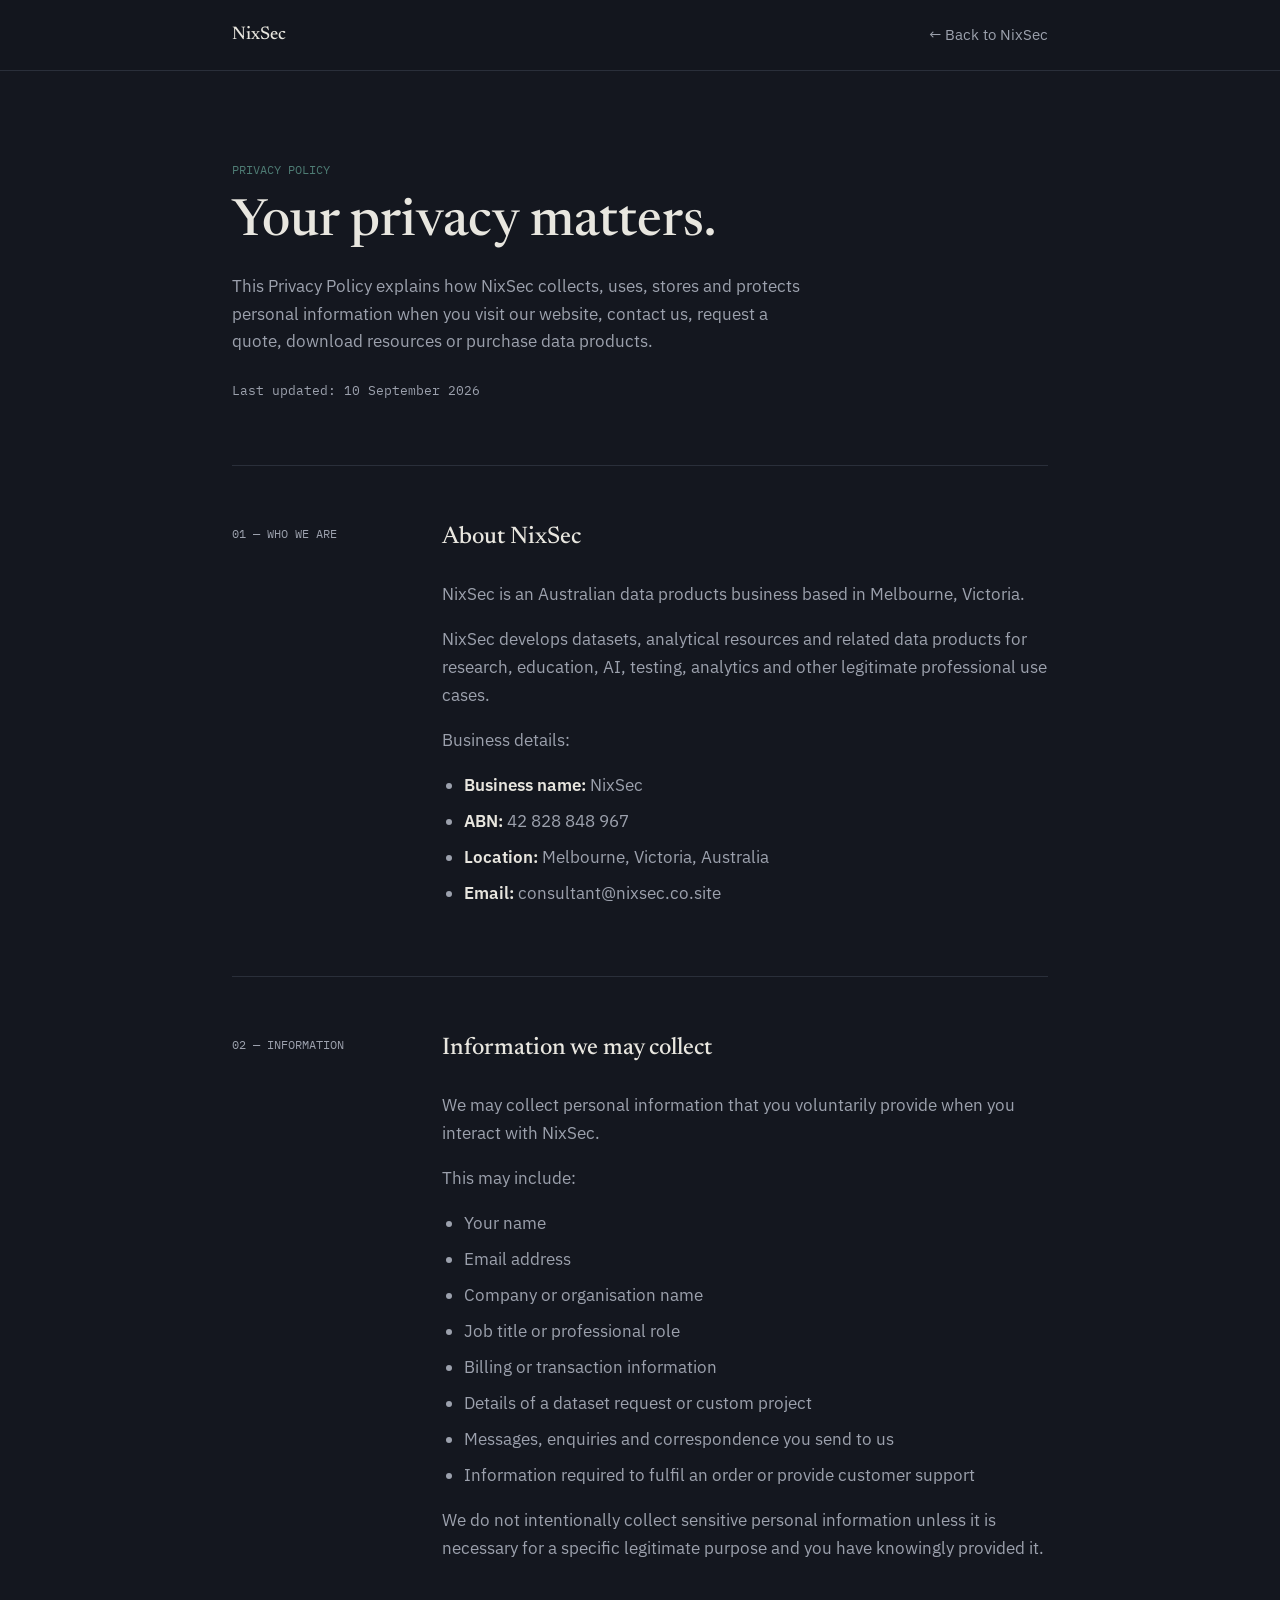
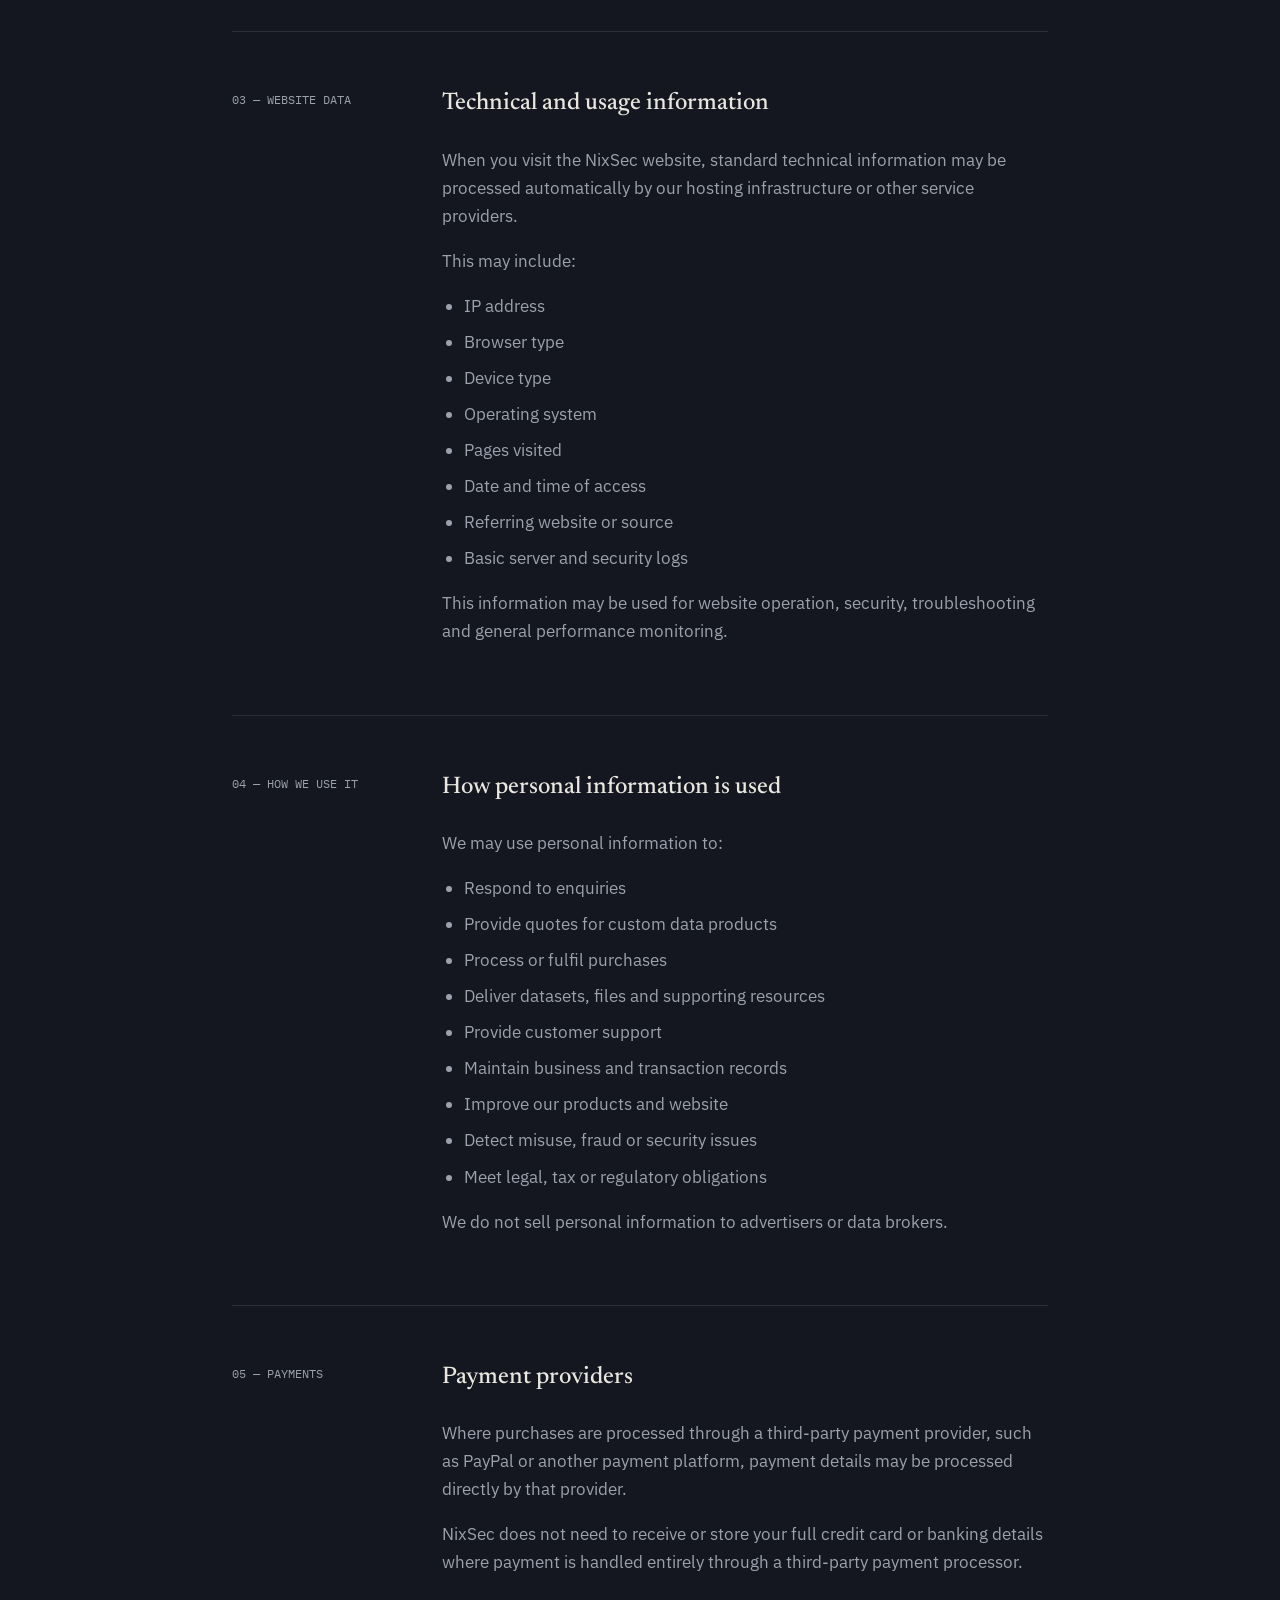
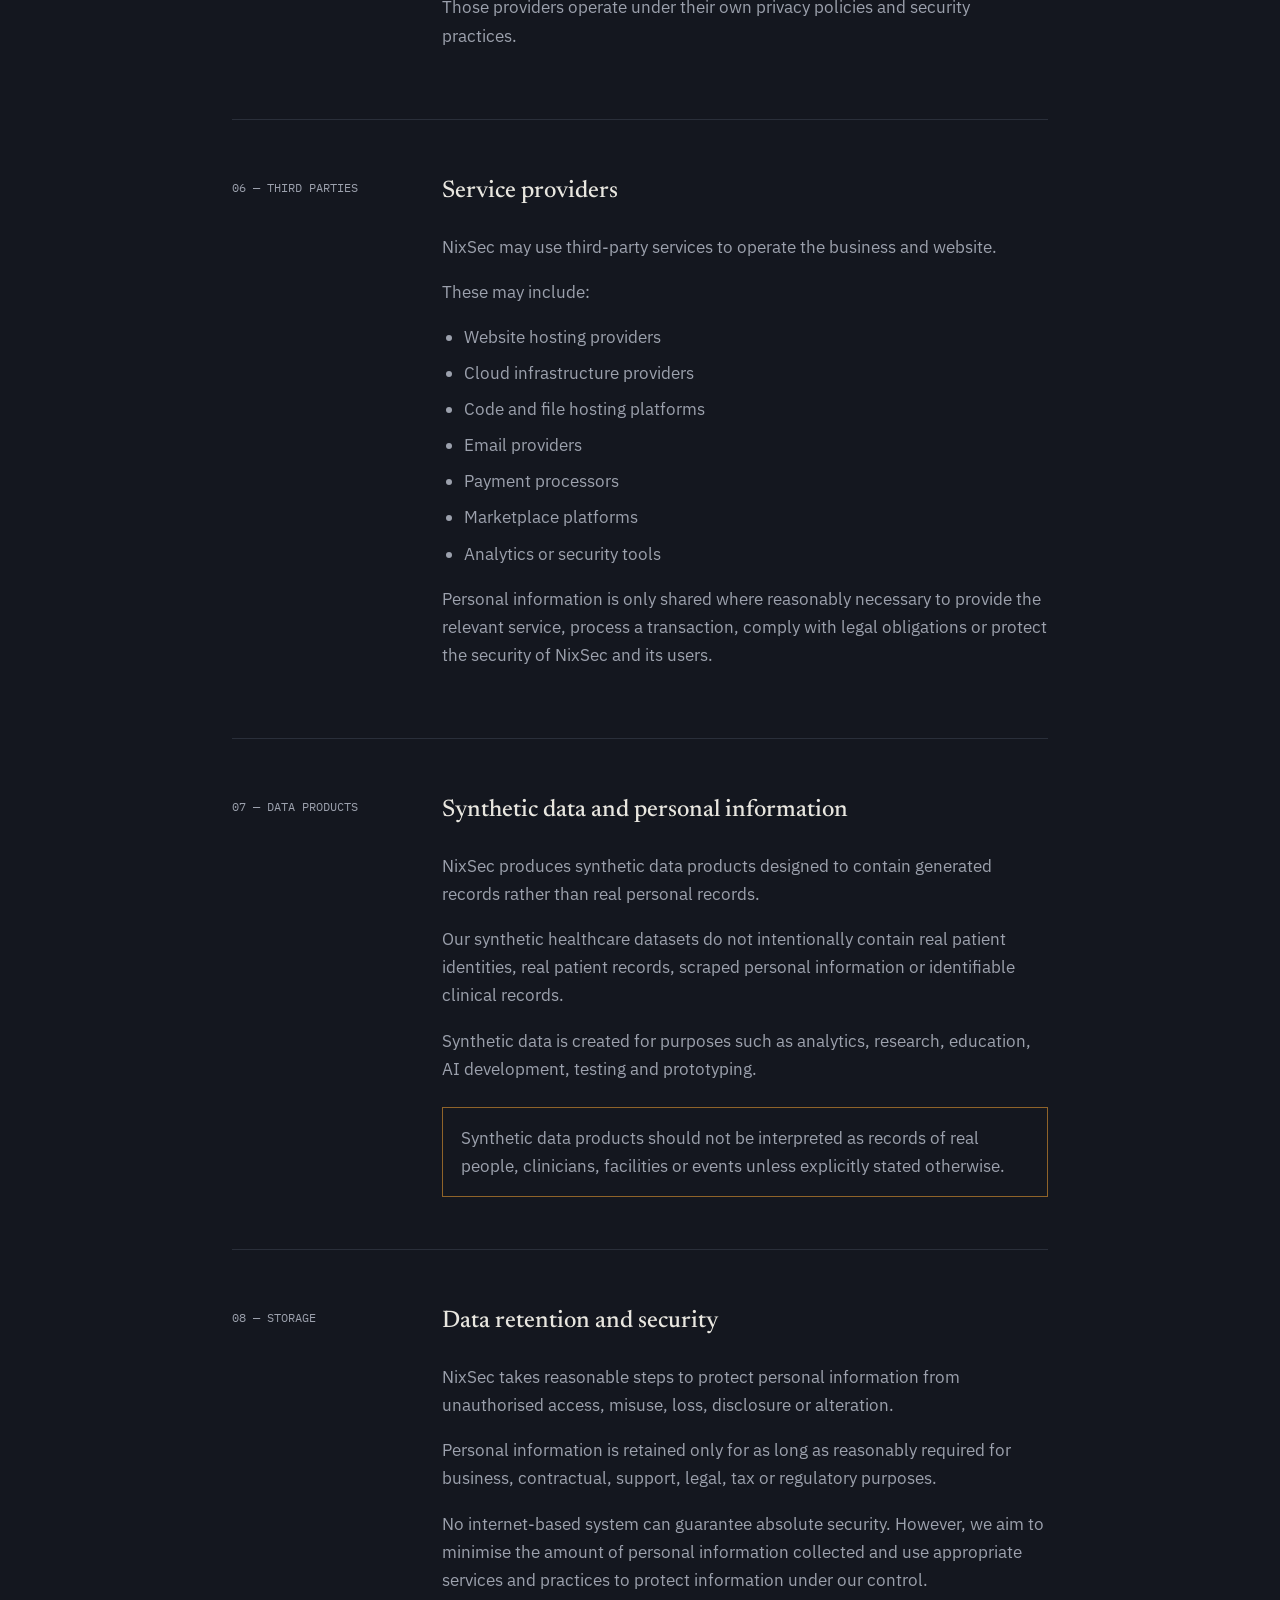
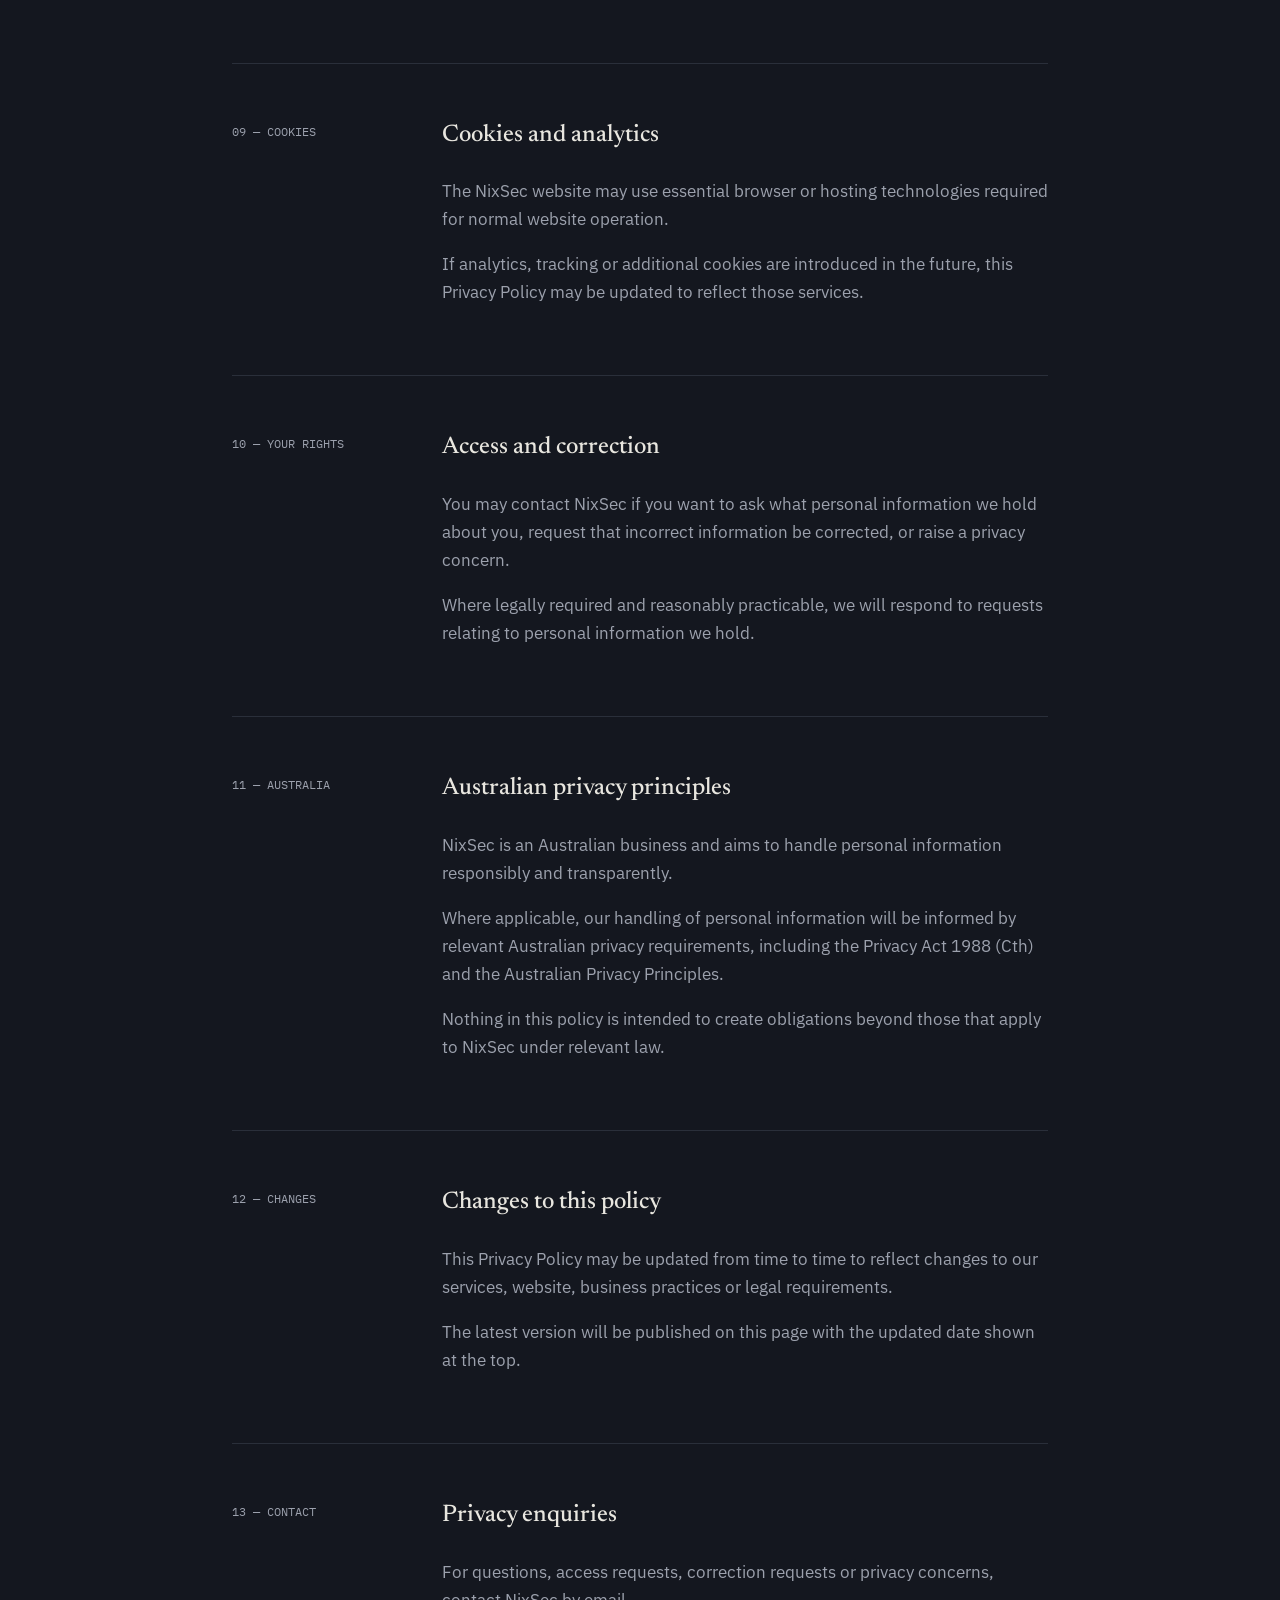
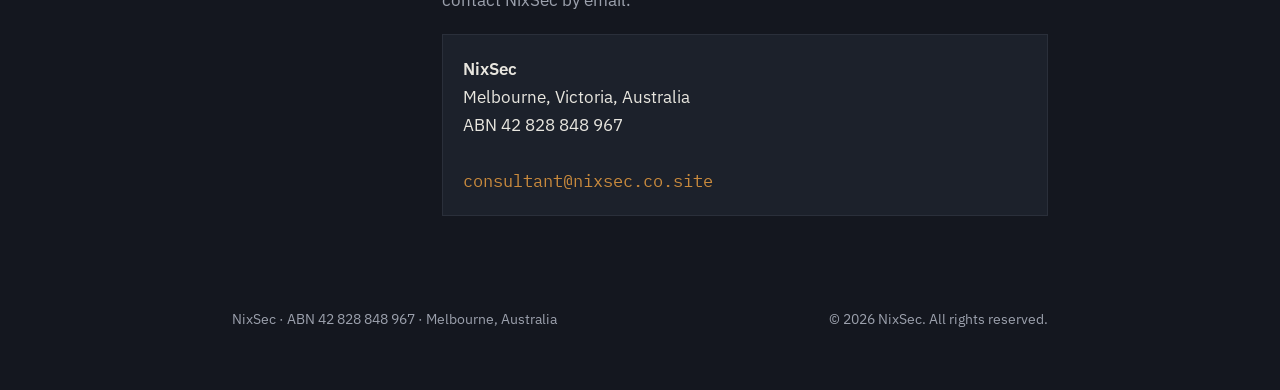
==== privacy.html @ c89a873b "Rename Privacy.html to privacy.html" ====
<!DOCTYPE html>
<html lang="en">
<head>
<meta charset="UTF-8">
<meta name="viewport" content="width=device-width, initial-scale=1.0">

<title>Privacy Policy — NixSec</title>

<link rel="preconnect" href="https://fonts.googleapis.com">
<link rel="preconnect" href="https://fonts.gstatic.com" crossorigin>

<link href="https://fonts.googleapis.com/css2?family=Newsreader:ital,opsz,wght@0,6..72,400;0,6..72,500;0,6..72,600;1,6..72,400&family=IBM+Plex+Sans:wght@400;500;600&family=IBM+Plex+Mono:wght@400;500&display=swap" rel="stylesheet">

<style>

:root {
  --bg: #14171F;
  --panel: #1C212B;
  --text: #E8E6DF;
  --text-dim: #9CA1AD;
  --rule: #2A2F3A;
  --accent: #C98A3D;
  --accent-dim: #8f6329;
  --teal: #4E7C74;

  --serif: 'Newsreader', serif;
  --sans: 'IBM Plex Sans', sans-serif;
  --mono: 'IBM Plex Mono', monospace;
}

* {
  box-sizing: border-box;
}

html {
  scroll-behavior: smooth;
}

body {
  margin: 0;
  background: var(--bg);
  color: var(--text);
  font-family: var(--sans);
  font-size: 17px;
  line-height: 1.65;
  -webkit-font-smoothing: antialiased;
}

a {
  color: var(--accent);
  text-decoration: none;
}

a:hover,
a:focus-visible {
  text-decoration: underline;
}

a:focus-visible {
  outline: 2px solid var(--accent);
  outline-offset: 3px;
}

.wrap {
  max-width: 880px;
  margin: 0 auto;
  padding: 0 32px;
}

/* NAV */

header.site-nav {
  border-bottom: 1px solid var(--rule);
  position: sticky;
  top: 0;
  background: rgba(20, 23, 31, 0.92);
  backdrop-filter: blur(6px);
  z-index: 10;
}

.nav-inner {
  max-width: 880px;
  margin: 0 auto;
  padding: 20px 32px;
  display: flex;
  justify-content: space-between;
  align-items: center;
  gap: 20px;
}

.brand {
  font-family: var(--serif);
  font-size: 1.15rem;
  font-weight: 500;
  color: var(--text);
}

.back-link {
  font-size: 0.92rem;
  color: var(--text-dim);
}

.back-link:hover {
  color: var(--text);
}

/* HERO */

.hero {
  padding: 88px 0 64px;
  border-bottom: 1px solid var(--rule);
}

.kicker {
  font-family: var(--mono);
  font-size: 0.78rem;
  color: var(--teal);
  margin-bottom: 14px;
}

.hero h1 {
  font-family: var(--serif);
  font-size: clamp(2.2rem, 5vw, 3.2rem);
  font-weight: 500;
  line-height: 1.15;
  margin: 0 0 20px;
}

.hero p {
  max-width: 58ch;
  margin: 0;
  color: var(--text-dim);
  font-size: 1.05rem;
}

/* POLICY SECTIONS */

section {
  padding: 52px 0;
  border-bottom: 1px solid var(--rule);
}

section:last-of-type {
  border-bottom: none;
}

.section-head {
  display: grid;
  grid-template-columns: 180px 1fr;
  gap: 30px;
  margin-bottom: 22px;
}

.section-number {
  font-family: var(--mono);
  font-size: 0.78rem;
  color: var(--text-dim);
  padding-top: 5px;
}

section h2 {
  font-family: var(--serif);
  font-size: 1.5rem;
  font-weight: 500;
  margin: 0;
}

.section-body {
  max-width: 64ch;
  margin-left: 210px;
}

.section-body p,
.section-body li {
  color: var(--text-dim);
}

.section-body strong {
  color: var(--text);
  font-weight: 600;
}

.section-body ul {
  padding-left: 22px;
}

.section-body li + li {
  margin-top: 8px;
}

.notice {
  margin-top: 24px;
  padding: 16px 18px;
  border: 1px solid var(--accent-dim);
  color: var(--text-dim);
}

.contact-box {
  margin-top: 20px;
  padding: 20px;
  border: 1px solid var(--rule);
  background: var(--panel);
}

.contact-box a {
  font-family: var(--mono);
}

.updated {
  font-family: var(--mono);
  font-size: 0.8rem;
  color: var(--text-dim);
  margin-top: 24px;
}

/* FOOTER */

footer {
  padding: 40px 0 60px;
  font-size: 0.85rem;
  color: var(--text-dim);
}

.foot-inner {
  display: flex;
  justify-content: space-between;
  flex-wrap: wrap;
  gap: 10px;
}

/* MOBILE */

@media (max-width: 620px) {

  .wrap {
    padding: 0 22px;
  }

  .nav-inner {
    padding: 18px 22px;
  }

  .hero {
    padding: 64px 0 48px;
  }

  .section-head {
    grid-template-columns: 1fr;
    gap: 6px;
  }

  .section-body {
    margin-left: 0;
  }

}

</style>
</head>

<body>

<header class="site-nav">
  <div class="nav-inner">

    <div class="brand">NixSec</div>

    <a class="back-link" href="/">
      ← Back to NixSec
    </a>

  </div>
</header>


<main class="wrap">

<section class="hero">

  <div class="kicker">PRIVACY POLICY</div>

  <h1>Your privacy matters.</h1>

  <p>
    This Privacy Policy explains how NixSec collects, uses, stores and protects
    personal information when you visit our website, contact us, request a quote,
    download resources or purchase data products.
  </p>

  <div class="updated">
    Last updated: 10 September 2026
  </div>

</section>


<section>

  <div class="section-head">

    <div class="section-number">
      01 — WHO WE ARE
    </div>

    <h2>
      About NixSec
    </h2>

  </div>

  <div class="section-body">

    <p>
      NixSec is an Australian data products business based in Melbourne,
      Victoria.
    </p>

    <p>
      NixSec develops datasets, analytical resources and related data products
      for research, education, AI, testing, analytics and other legitimate
      professional use cases.
    </p>

    <p>
      Business details:
    </p>

    <ul>
      <li><strong>Business name:</strong> NixSec</li>
      <li><strong>ABN:</strong> 42 828 848 967</li>
      <li><strong>Location:</strong> Melbourne, Victoria, Australia</li>
      <li><strong>Email:</strong> consultant@nixsec.co.site</li>
    </ul>

  </div>

</section>


<section>

  <div class="section-head">

    <div class="section-number">
      02 — INFORMATION
    </div>

    <h2>
      Information we may collect
    </h2>

  </div>

  <div class="section-body">

    <p>
      We may collect personal information that you voluntarily provide when you
      interact with NixSec.
    </p>

    <p>
      This may include:
    </p>

    <ul>
      <li>Your name</li>
      <li>Email address</li>
      <li>Company or organisation name</li>
      <li>Job title or professional role</li>
      <li>Billing or transaction information</li>
      <li>Details of a dataset request or custom project</li>
      <li>Messages, enquiries and correspondence you send to us</li>
      <li>Information required to fulfil an order or provide customer support</li>
    </ul>

    <p>
      We do not intentionally collect sensitive personal information unless it
      is necessary for a specific legitimate purpose and you have knowingly
      provided it.
    </p>

  </div>

</section>


<section>

  <div class="section-head">

    <div class="section-number">
      03 — WEBSITE DATA
    </div>

    <h2>
      Technical and usage information
    </h2>

  </div>

  <div class="section-body">

    <p>
      When you visit the NixSec website, standard technical information may be
      processed automatically by our hosting infrastructure or other service
      providers.
    </p>

    <p>
      This may include:
    </p>

    <ul>
      <li>IP address</li>
      <li>Browser type</li>
      <li>Device type</li>
      <li>Operating system</li>
      <li>Pages visited</li>
      <li>Date and time of access</li>
      <li>Referring website or source</li>
      <li>Basic server and security logs</li>
    </ul>

    <p>
      This information may be used for website operation, security,
      troubleshooting and general performance monitoring.
    </p>

  </div>

</section>


<section>

  <div class="section-head">

    <div class="section-number">
      04 — HOW WE USE IT
    </div>

    <h2>
      How personal information is used
    </h2>

  </div>

  <div class="section-body">

    <p>
      We may use personal information to:
    </p>

    <ul>
      <li>Respond to enquiries</li>
      <li>Provide quotes for custom data products</li>
      <li>Process or fulfil purchases</li>
      <li>Deliver datasets, files and supporting resources</li>
      <li>Provide customer support</li>
      <li>Maintain business and transaction records</li>
      <li>Improve our products and website</li>
      <li>Detect misuse, fraud or security issues</li>
      <li>Meet legal, tax or regulatory obligations</li>
    </ul>

    <p>
      We do not sell personal information to advertisers or data brokers.
    </p>

  </div>

</section>


<section>

  <div class="section-head">

    <div class="section-number">
      05 — PAYMENTS
    </div>

    <h2>
      Payment providers
    </h2>

  </div>

  <div class="section-body">

    <p>
      Where purchases are processed through a third-party payment provider,
      such as PayPal or another payment platform, payment details may be
      processed directly by that provider.
    </p>

    <p>
      NixSec does not need to receive or store your full credit card or banking
      details where payment is handled entirely through a third-party payment
      processor.
    </p>

    <p>
      Those providers operate under their own privacy policies and security
      practices.
    </p>

  </div>

</section>


<section>

  <div class="section-head">

    <div class="section-number">
      06 — THIRD PARTIES
    </div>

    <h2>
      Service providers
    </h2>

  </div>

  <div class="section-body">

    <p>
      NixSec may use third-party services to operate the business and website.
    </p>

    <p>
      These may include:
    </p>

    <ul>
      <li>Website hosting providers</li>
      <li>Cloud infrastructure providers</li>
      <li>Code and file hosting platforms</li>
      <li>Email providers</li>
      <li>Payment processors</li>
      <li>Marketplace platforms</li>
      <li>Analytics or security tools</li>
    </ul>

    <p>
      Personal information is only shared where reasonably necessary to provide
      the relevant service, process a transaction, comply with legal
      obligations or protect the security of NixSec and its users.
    </p>

  </div>

</section>


<section>

  <div class="section-head">

    <div class="section-number">
      07 — DATA PRODUCTS
    </div>

    <h2>
      Synthetic data and personal information
    </h2>

  </div>

  <div class="section-body">

    <p>
      NixSec produces synthetic data products designed to contain generated
      records rather than real personal records.
    </p>

    <p>
      Our synthetic healthcare datasets do not intentionally contain real
      patient identities, real patient records, scraped personal information or
      identifiable clinical records.
    </p>

    <p>
      Synthetic data is created for purposes such as analytics, research,
      education, AI development, testing and prototyping.
    </p>

    <div class="notice">
      Synthetic data products should not be interpreted as records of real
      people, clinicians, facilities or events unless explicitly stated
      otherwise.
    </div>

  </div>

</section>


<section>

  <div class="section-head">

    <div class="section-number">
      08 — STORAGE
    </div>

    <h2>
      Data retention and security
    </h2>

  </div>

  <div class="section-body">

    <p>
      NixSec takes reasonable steps to protect personal information from
      unauthorised access, misuse, loss, disclosure or alteration.
    </p>

    <p>
      Personal information is retained only for as long as reasonably required
      for business, contractual, support, legal, tax or regulatory purposes.
    </p>

    <p>
      No internet-based system can guarantee absolute security. However, we aim
      to minimise the amount of personal information collected and use
      appropriate services and practices to protect information under our
      control.
    </p>

  </div>

</section>


<section>

  <div class="section-head">

    <div class="section-number">
      09 — COOKIES
    </div>

    <h2>
      Cookies and analytics
    </h2>

  </div>

  <div class="section-body">

    <p>
      The NixSec website may use essential browser or hosting technologies
      required for normal website operation.
    </p>

    <p>
      If analytics, tracking or additional cookies are introduced in the
      future, this Privacy Policy may be updated to reflect those services.
    </p>

  </div>

</section>


<section>

  <div class="section-head">

    <div class="section-number">
      10 — YOUR RIGHTS
    </div>

    <h2>
      Access and correction
    </h2>

  </div>

  <div class="section-body">

    <p>
      You may contact NixSec if you want to ask what personal information we
      hold about you, request that incorrect information be corrected, or raise
      a privacy concern.
    </p>

    <p>
      Where legally required and reasonably practicable, we will respond to
      requests relating to personal information we hold.
    </p>

  </div>

</section>


<section>

  <div class="section-head">

    <div class="section-number">
      11 — AUSTRALIA
    </div>

    <h2>
      Australian privacy principles
    </h2>

  </div>

  <div class="section-body">

    <p>
      NixSec is an Australian business and aims to handle personal information
      responsibly and transparently.
    </p>

    <p>
      Where applicable, our handling of personal information will be informed
      by relevant Australian privacy requirements, including the Privacy Act
      1988 (Cth) and the Australian Privacy Principles.
    </p>

    <p>
      Nothing in this policy is intended to create obligations beyond those
      that apply to NixSec under relevant law.
    </p>

  </div>

</section>


<section>

  <div class="section-head">

    <div class="section-number">
      12 — CHANGES
    </div>

    <h2>
      Changes to this policy
    </h2>

  </div>

  <div class="section-body">

    <p>
      This Privacy Policy may be updated from time to time to reflect changes
      to our services, website, business practices or legal requirements.
    </p>

    <p>
      The latest version will be published on this page with the updated date
      shown at the top.
    </p>

  </div>

</section>


<section>

  <div class="section-head">

    <div class="section-number">
      13 — CONTACT
    </div>

    <h2>
      Privacy enquiries
    </h2>

  </div>

  <div class="section-body">

    <p>
      For questions, access requests, correction requests or privacy concerns,
      contact NixSec by email.
    </p>

    <div class="contact-box">

      <strong>NixSec</strong><br>

      Melbourne, Victoria, Australia<br>

      ABN 42 828 848 967<br><br>

      <a href="mailto:consultant@nixsec.co.site">
        consultant@nixsec.co.site
      </a>

    </div>

  </div>

</section>

</main>


<footer>

  <div class="wrap foot-inner">

    <span>
      NixSec · ABN 42 828 848 967 · Melbourne, Australia
    </span>

    <span>
      © 2026 NixSec. All rights reserved.
    </span>

  </div>

</footer>

</body>
        </html>
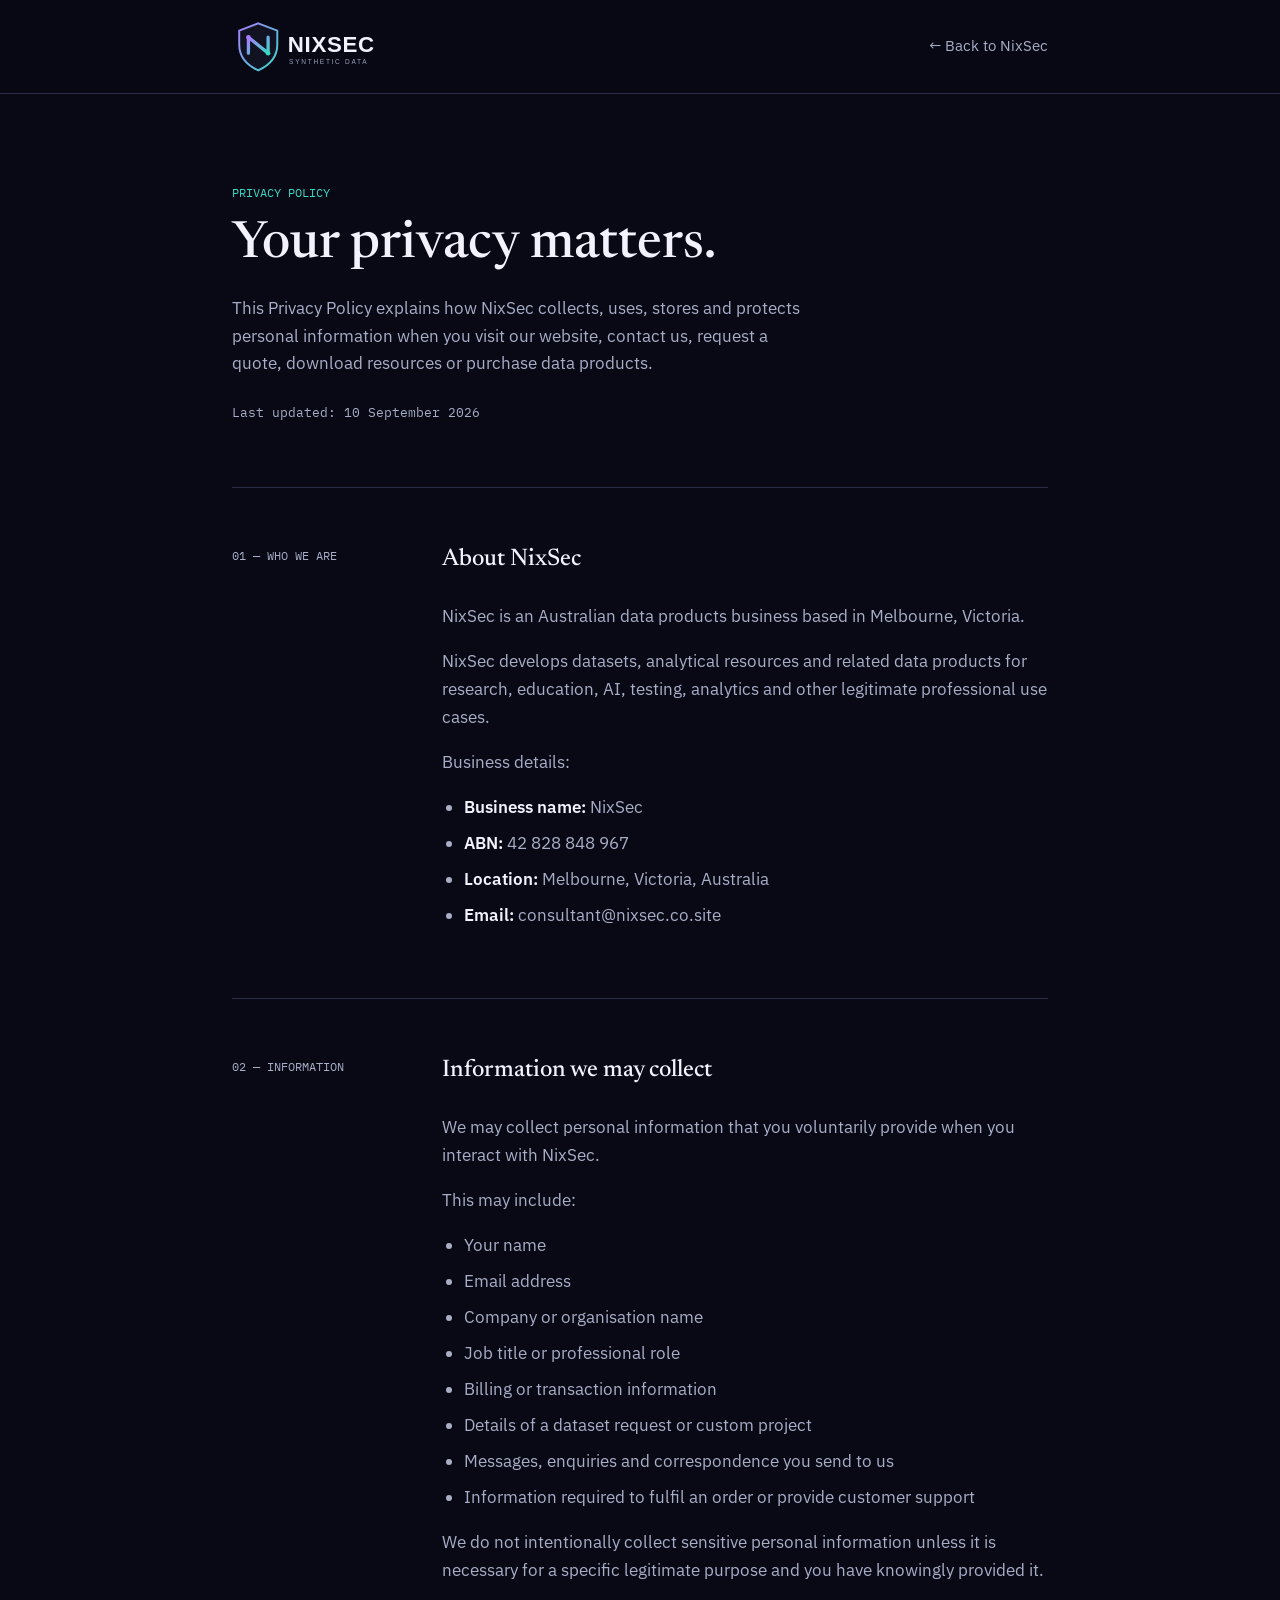
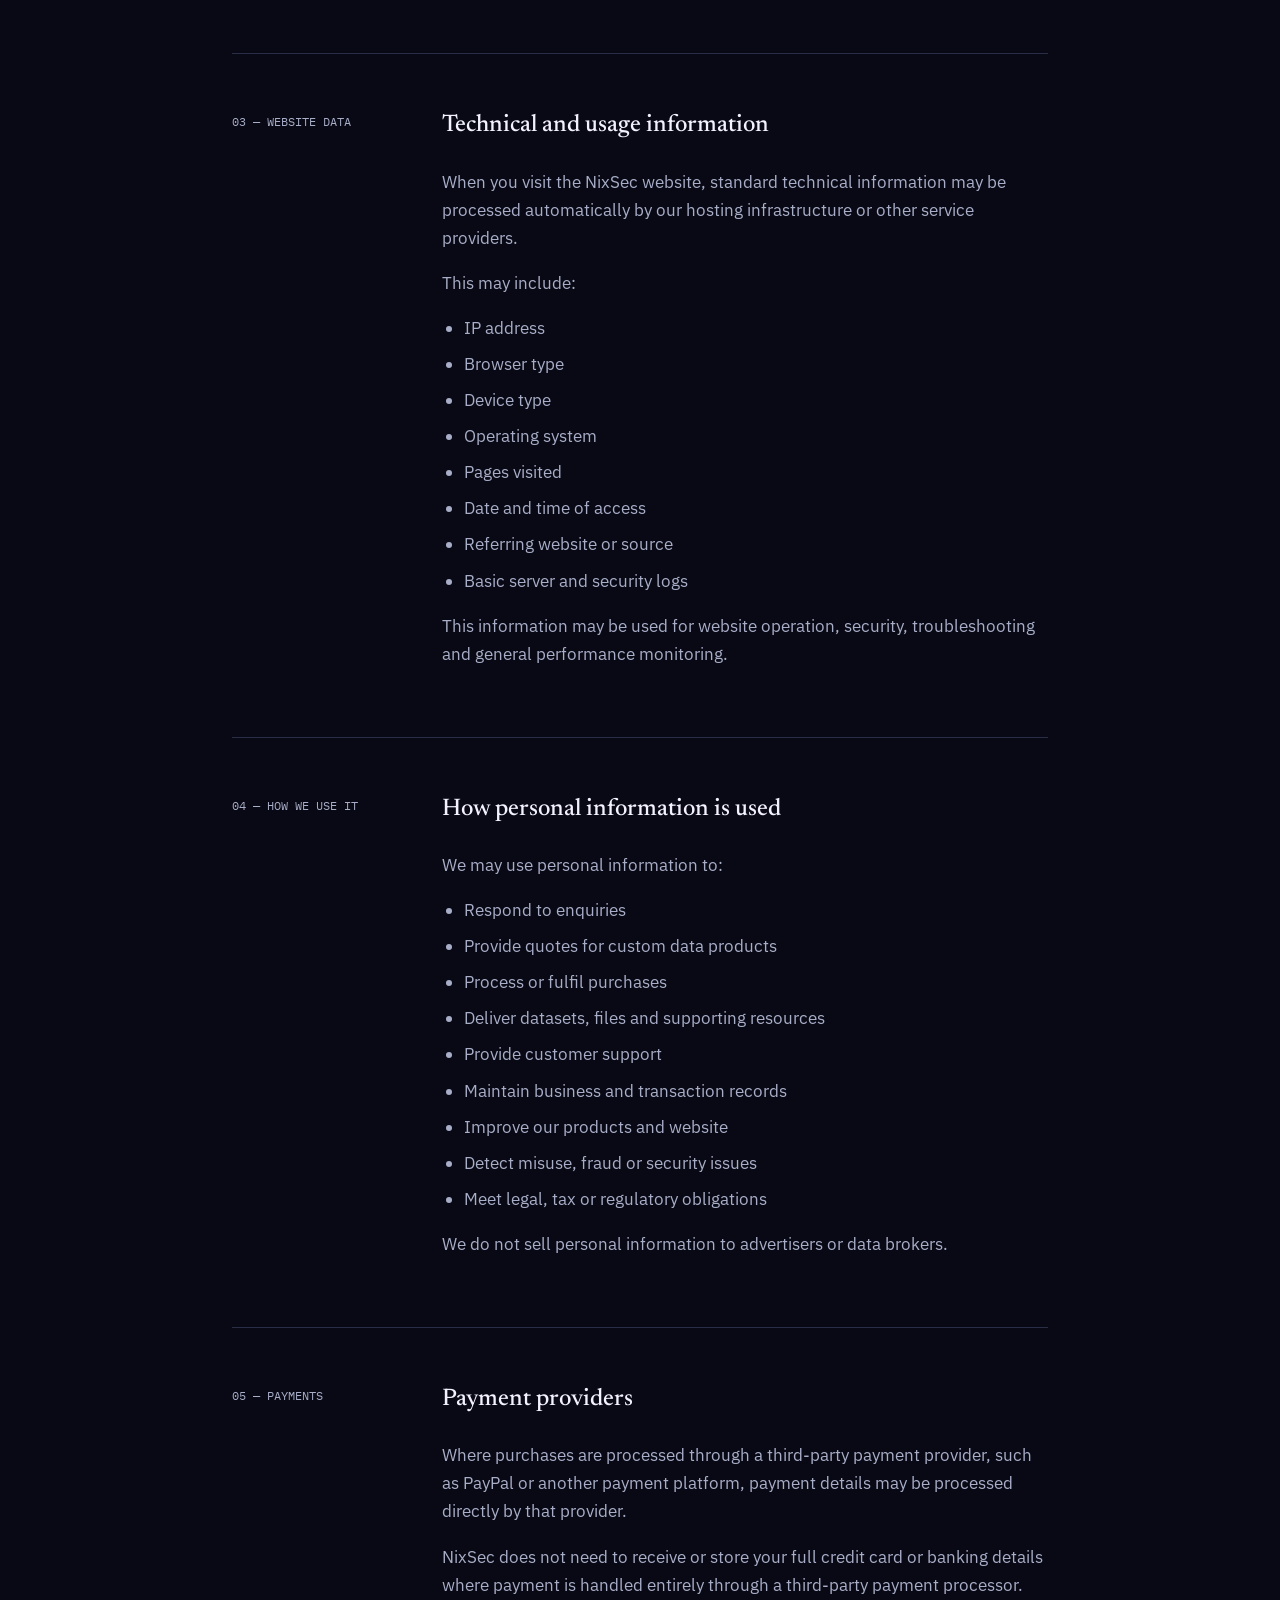
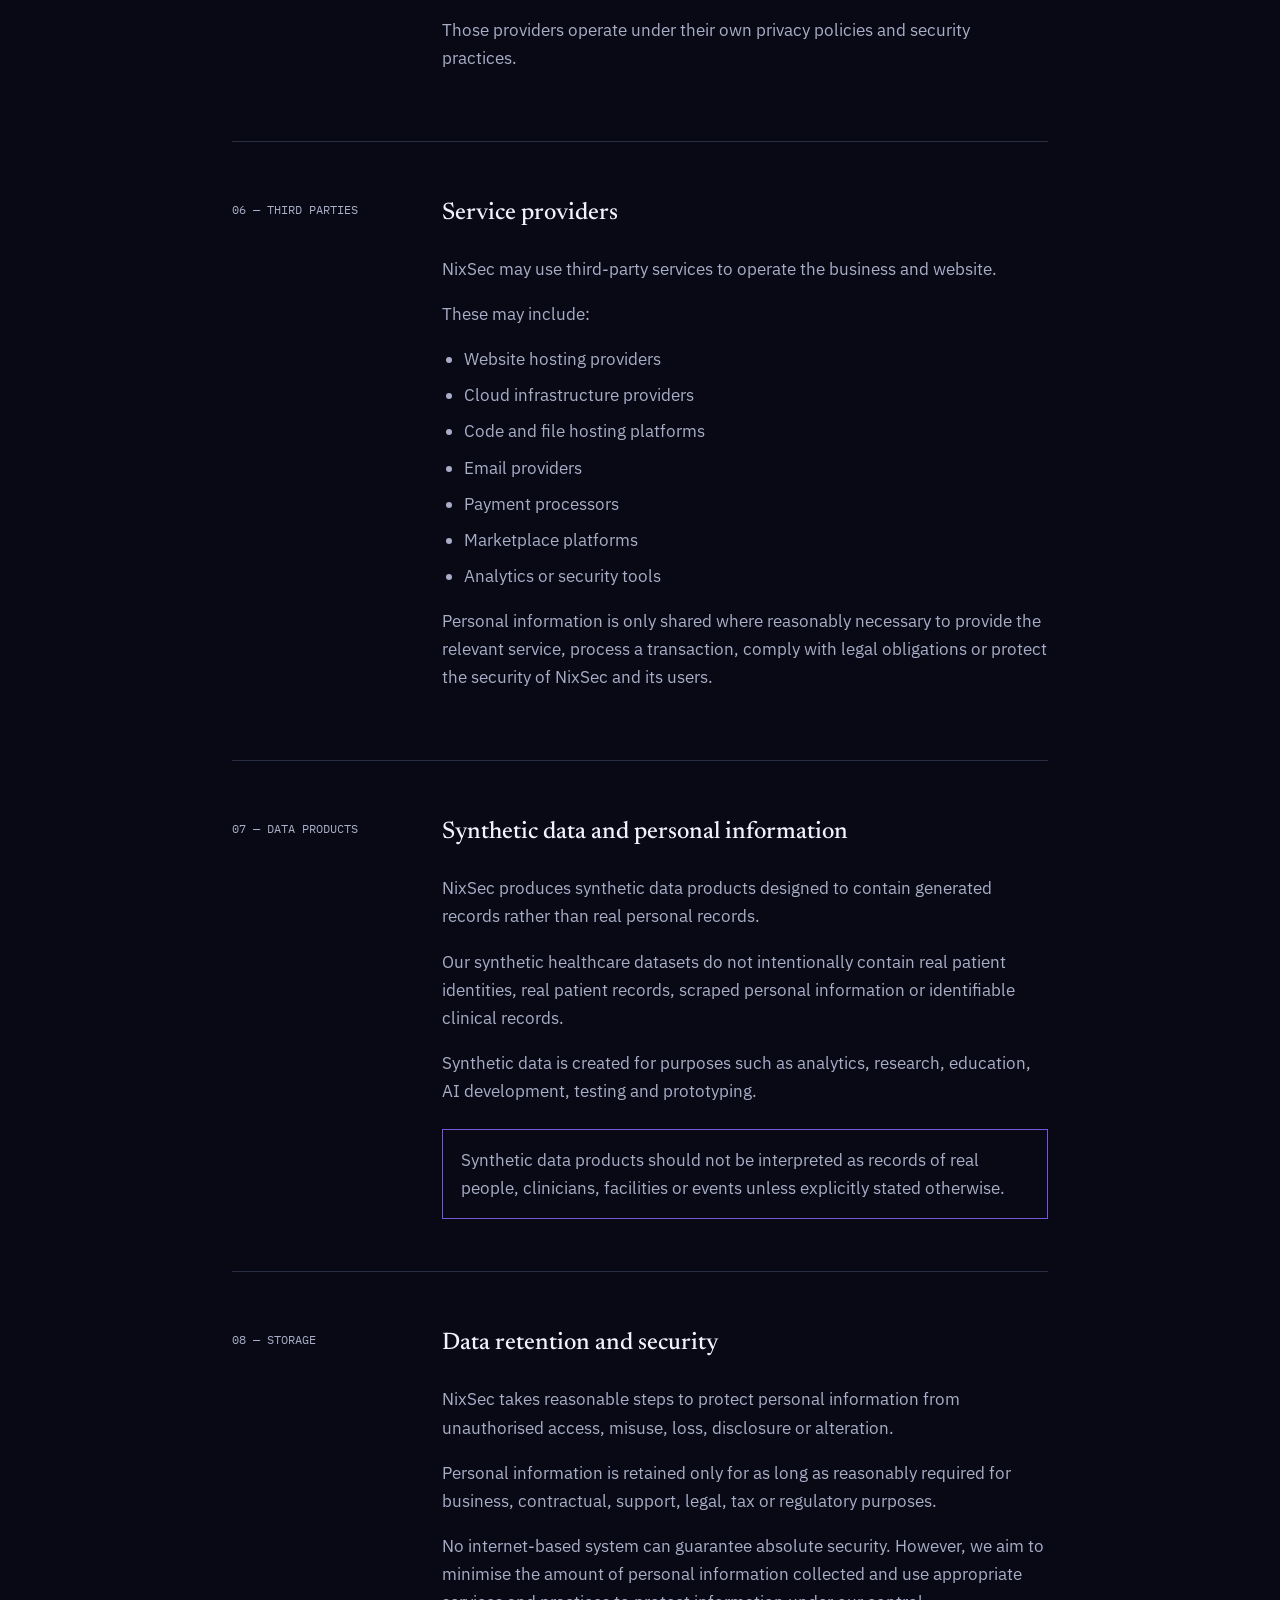
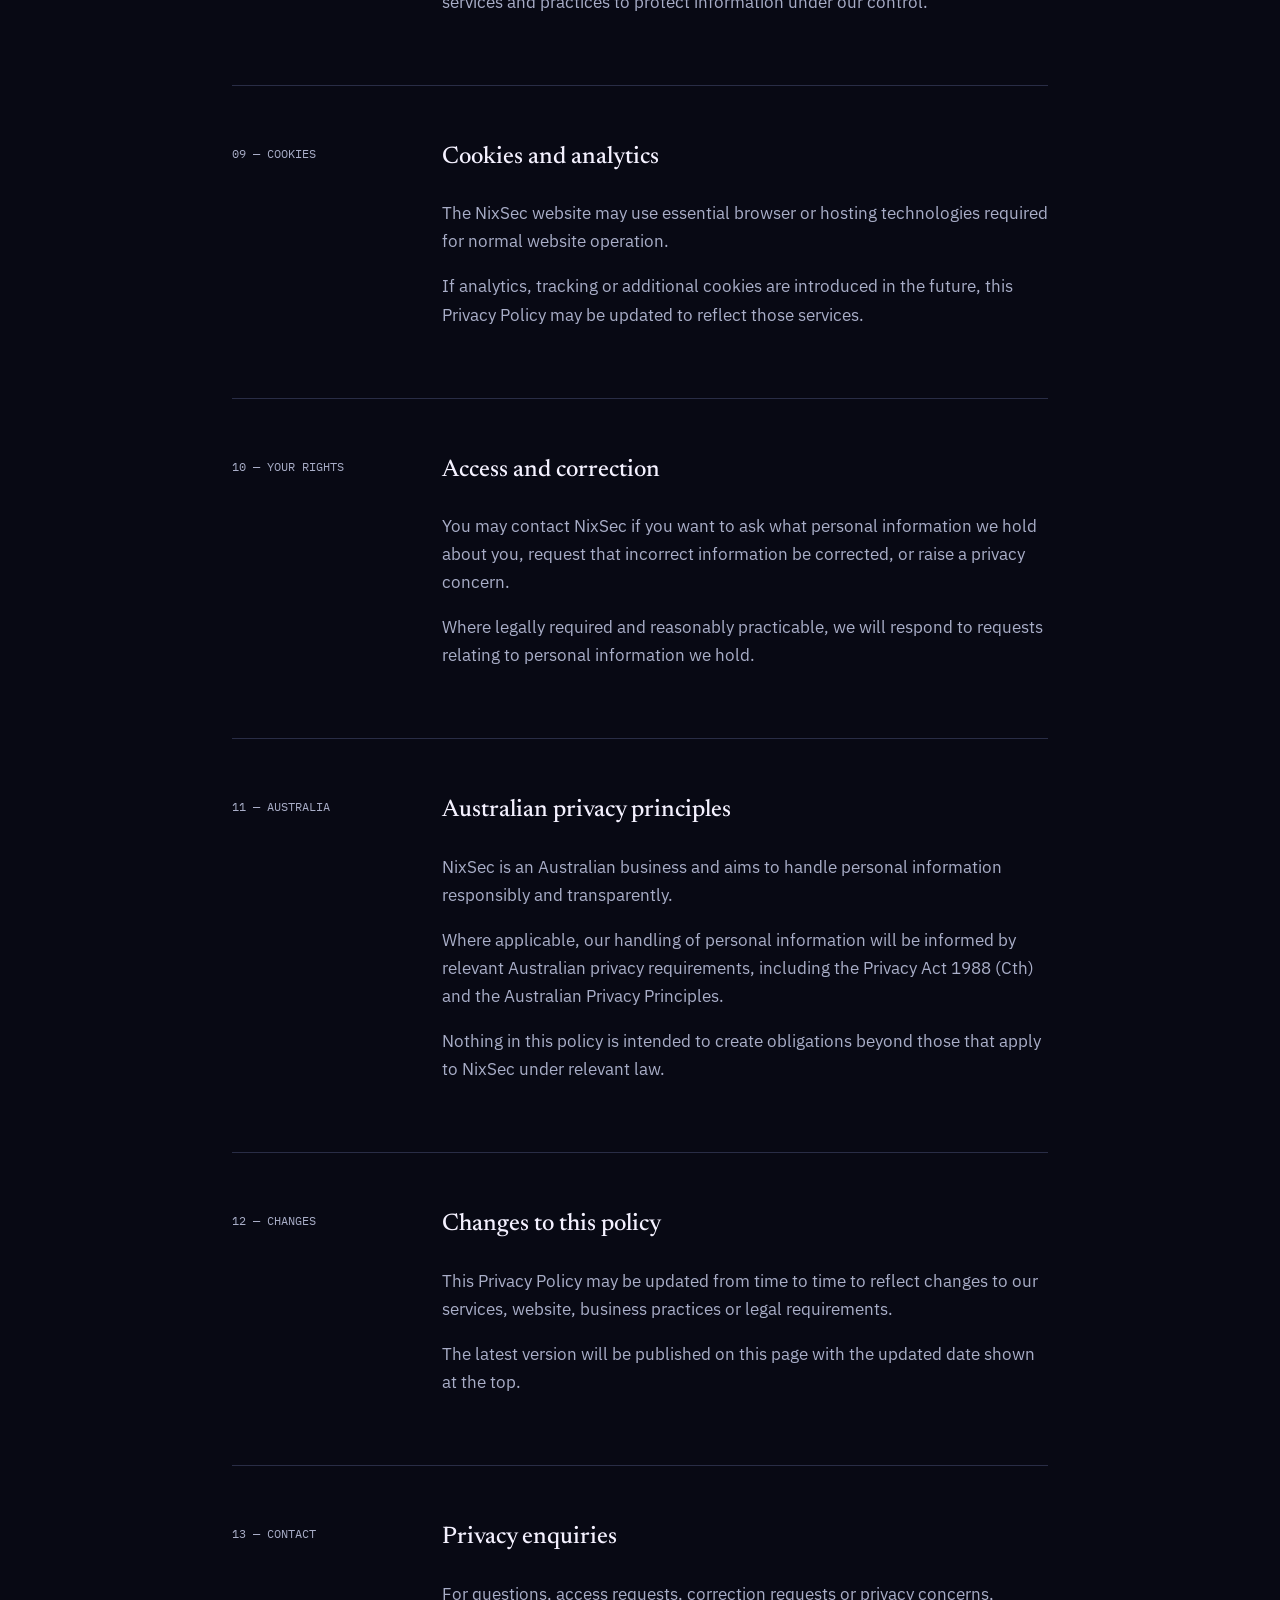
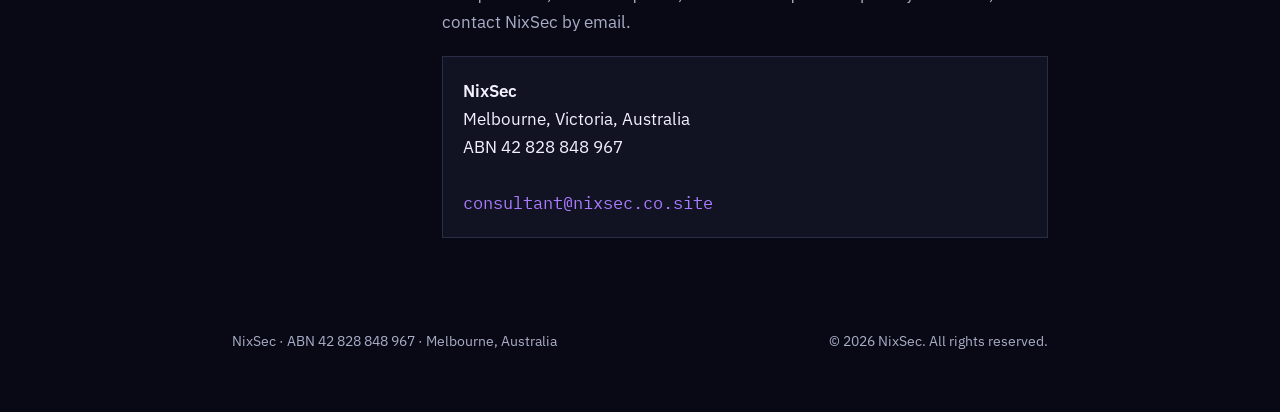
==== commit b42459fa: "Redesign NixSec dataset storefront" ====
--- a/privacy.html
+++ b/privacy.html
@@ -14,14 +14,14 @@
 <style>
 
 :root {
-  --bg: #14171F;
-  --panel: #1C212B;
-  --text: #E8E6DF;
-  --text-dim: #9CA1AD;
-  --rule: #2A2F3A;
-  --accent: #C98A3D;
-  --accent-dim: #8f6329;
-  --teal: #4E7C74;
+  --bg: #080914;
+  --panel: #111322;
+  --text: #F4F1FF;
+  --text-dim: #A9AEC8;
+  --rule: #292D46;
+  --accent: #A97BFF;
+  --accent-dim: #7856D8;
+  --teal: #38D9C5;
 
   --serif: 'Newsreader', serif;
   --sans: 'IBM Plex Sans', sans-serif;
@@ -73,7 +73,7 @@
   border-bottom: 1px solid var(--rule);
   position: sticky;
   top: 0;
-  background: rgba(20, 23, 31, 0.92);
+  background: rgba(8, 9, 20, 0.90);
   backdrop-filter: blur(6px);
   z-index: 10;
 }
@@ -95,6 +95,12 @@
   color: var(--text);
 }
 
+.brand img {
+  display: block;
+  width: 210px;
+  max-width: 52vw;
+}
+
 .back-link {
   font-size: 0.92rem;
   color: var(--text-dim);
@@ -263,7 +269,7 @@
 <header class="site-nav">
   <div class="nav-inner">
 
-    <div class="brand">NixSec</div>
+    <a class="brand" href="index.html" aria-label="NixSec home"><img src="assets/nixsec-logo.svg" alt="NixSec"></a>
 
     <a class="back-link" href="/">
       ← Back to NixSec
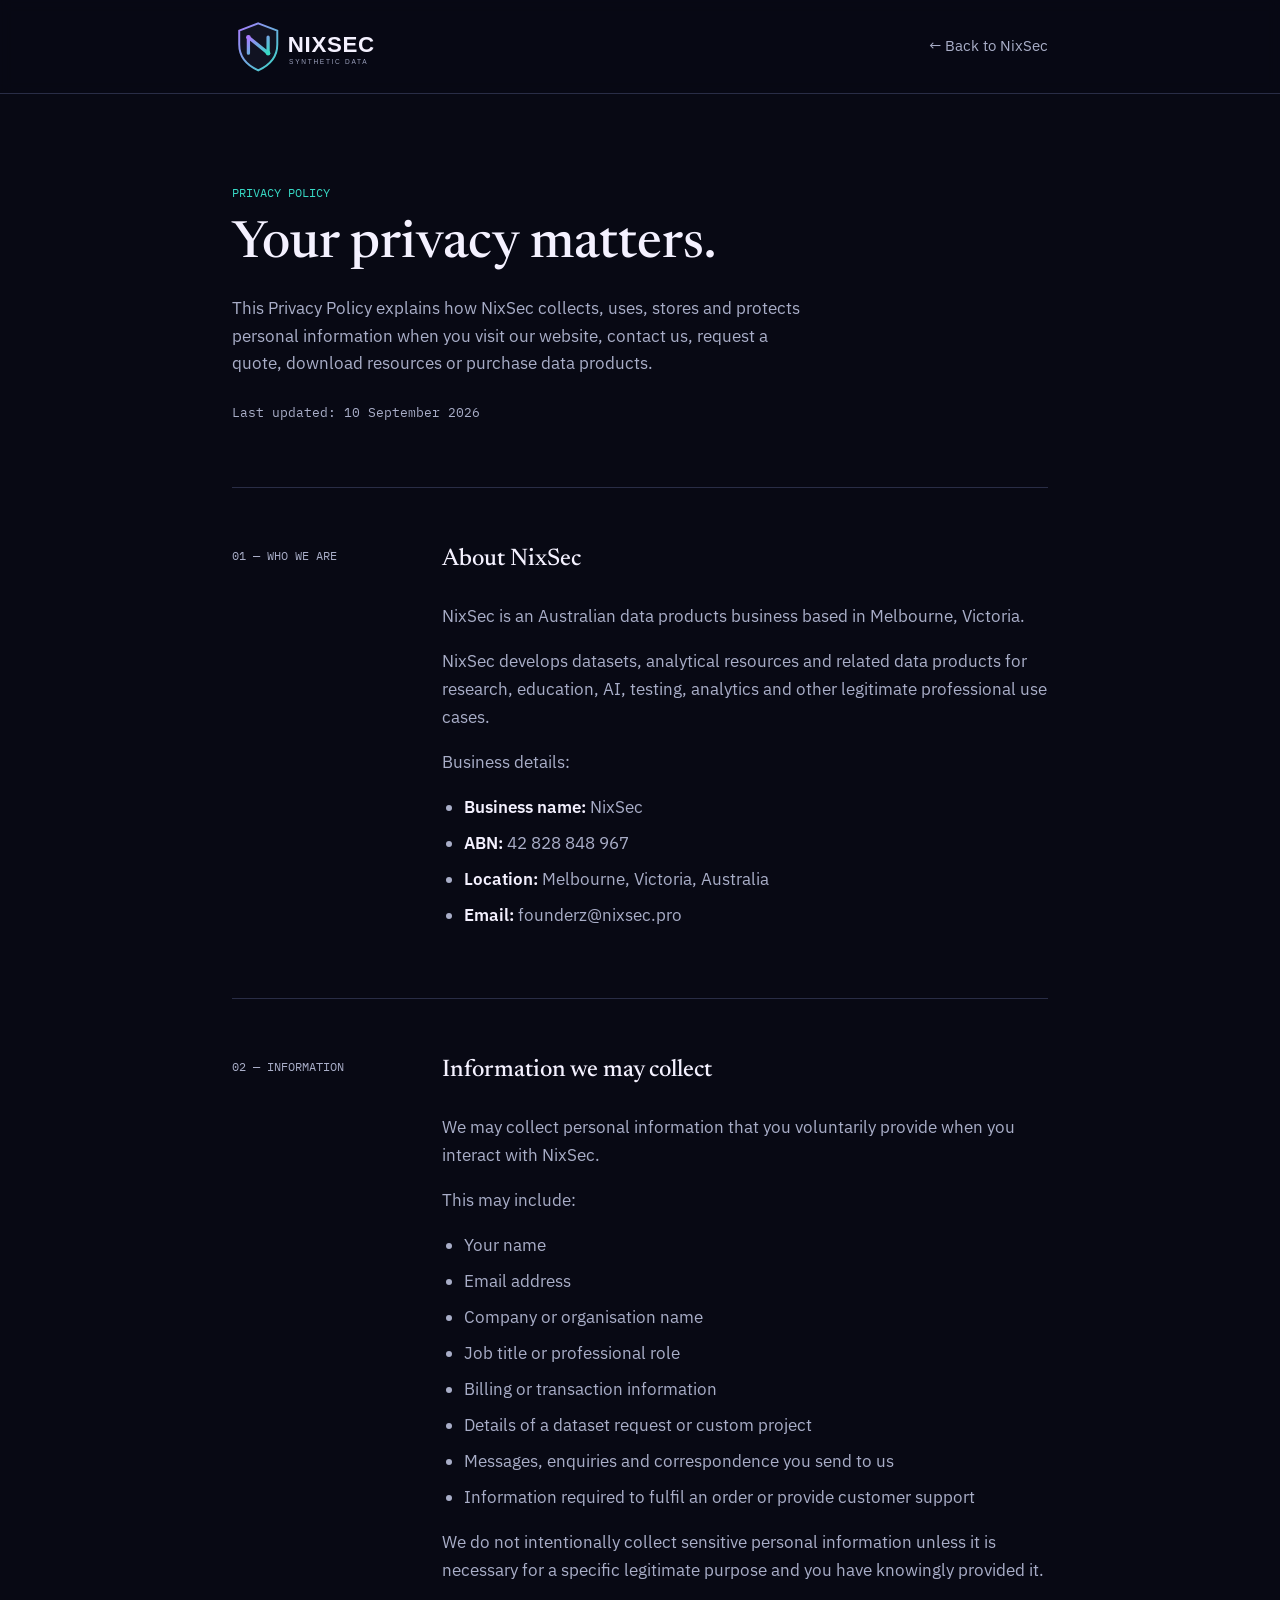
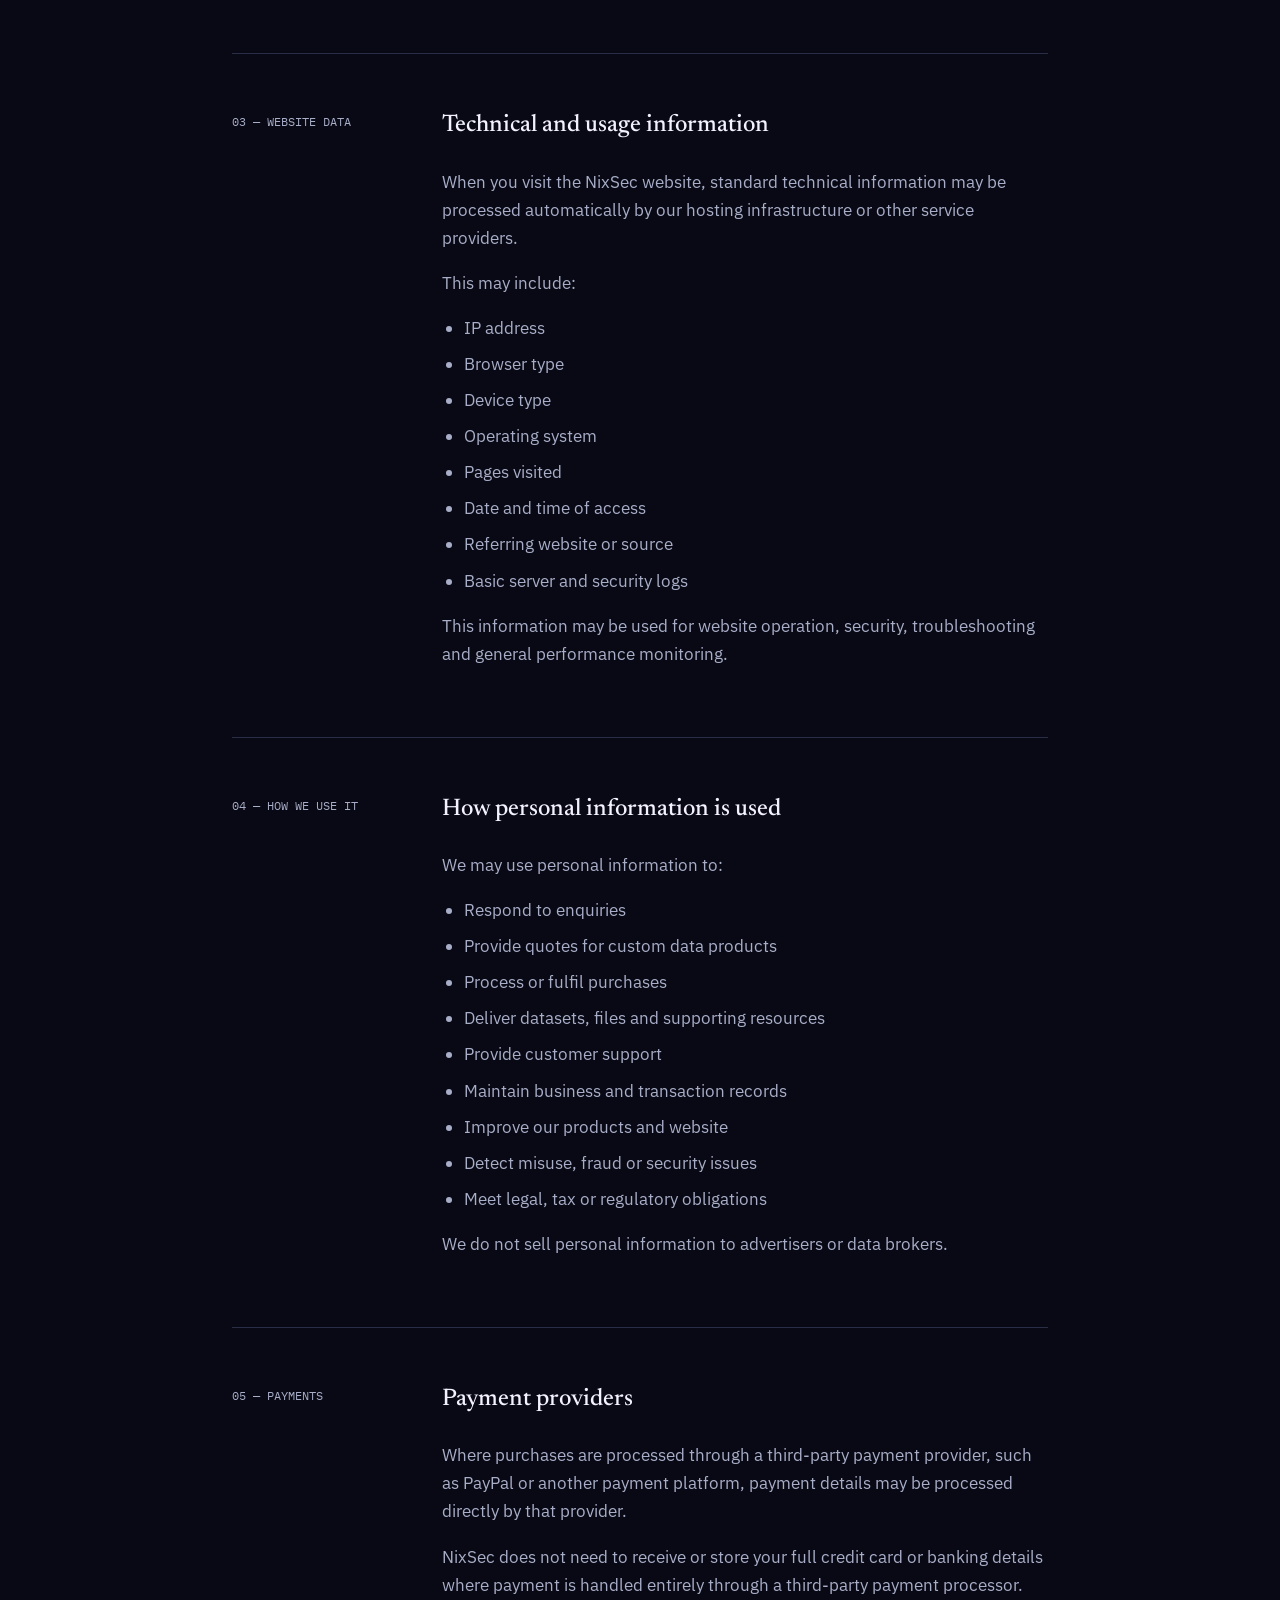
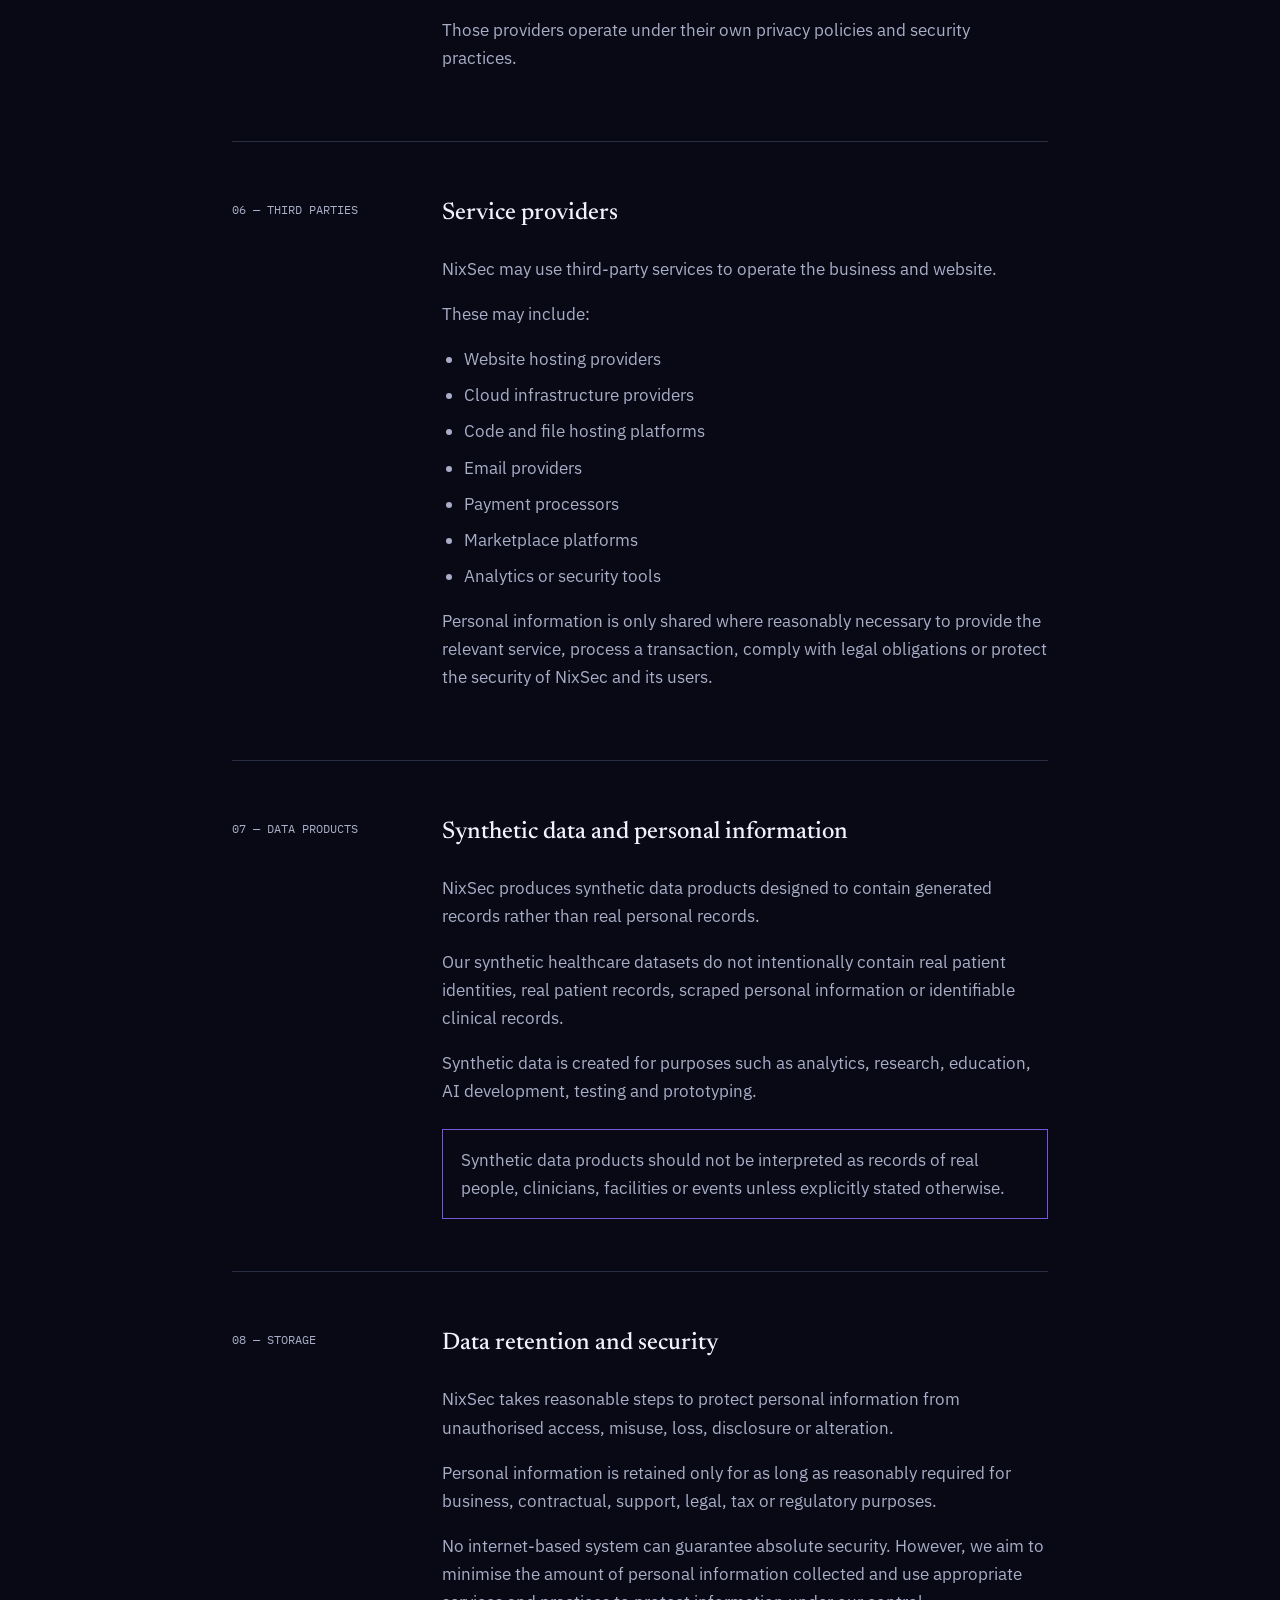
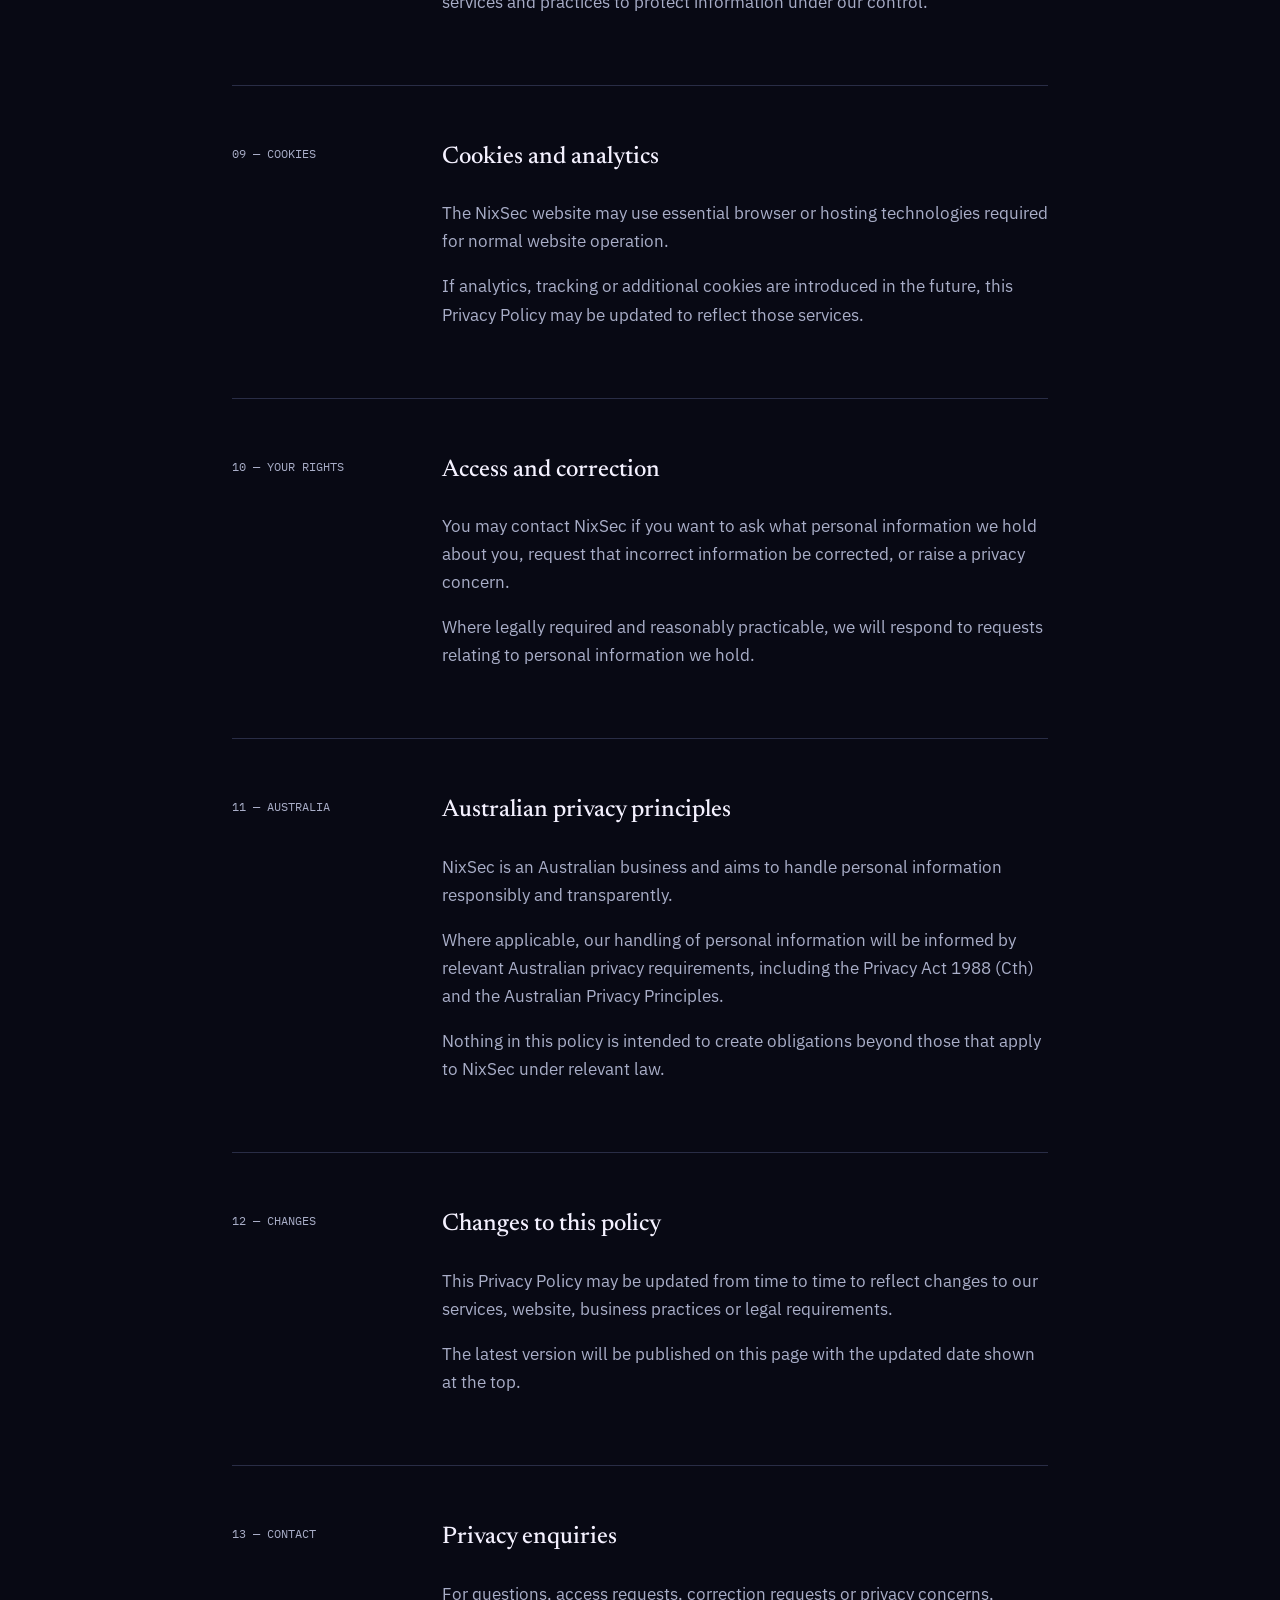
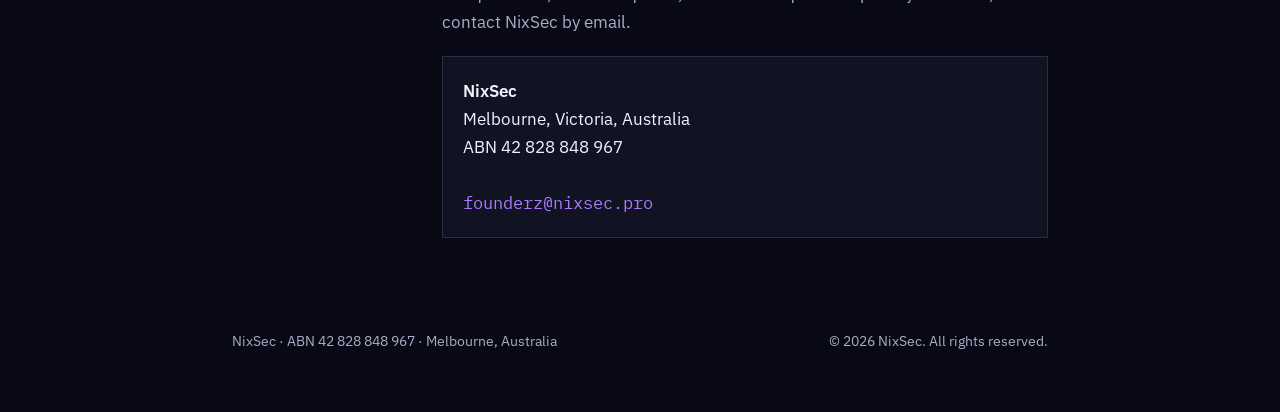
==== commit d68231e0: "Refresh NixSec contact, QA disclosure and site index" ====
--- a/privacy.html
+++ b/privacy.html
@@ -335,7 +335,7 @@
       <li><strong>Business name:</strong> NixSec</li>
       <li><strong>ABN:</strong> 42 828 848 967</li>
       <li><strong>Location:</strong> Melbourne, Victoria, Australia</li>
-      <li><strong>Email:</strong> consultant@nixsec.co.site</li>
+      <li><strong>Email:</strong> founderz@nixsec.pro</li>
     </ul>
 
   </div>
@@ -802,8 +802,8 @@
 
       ABN 42 828 848 967<br><br>
 
-      <a href="mailto:consultant@nixsec.co.site">
-        consultant@nixsec.co.site
+      <a href="mailto:founderz@nixsec.pro">
+        founderz@nixsec.pro
       </a>
 
     </div>
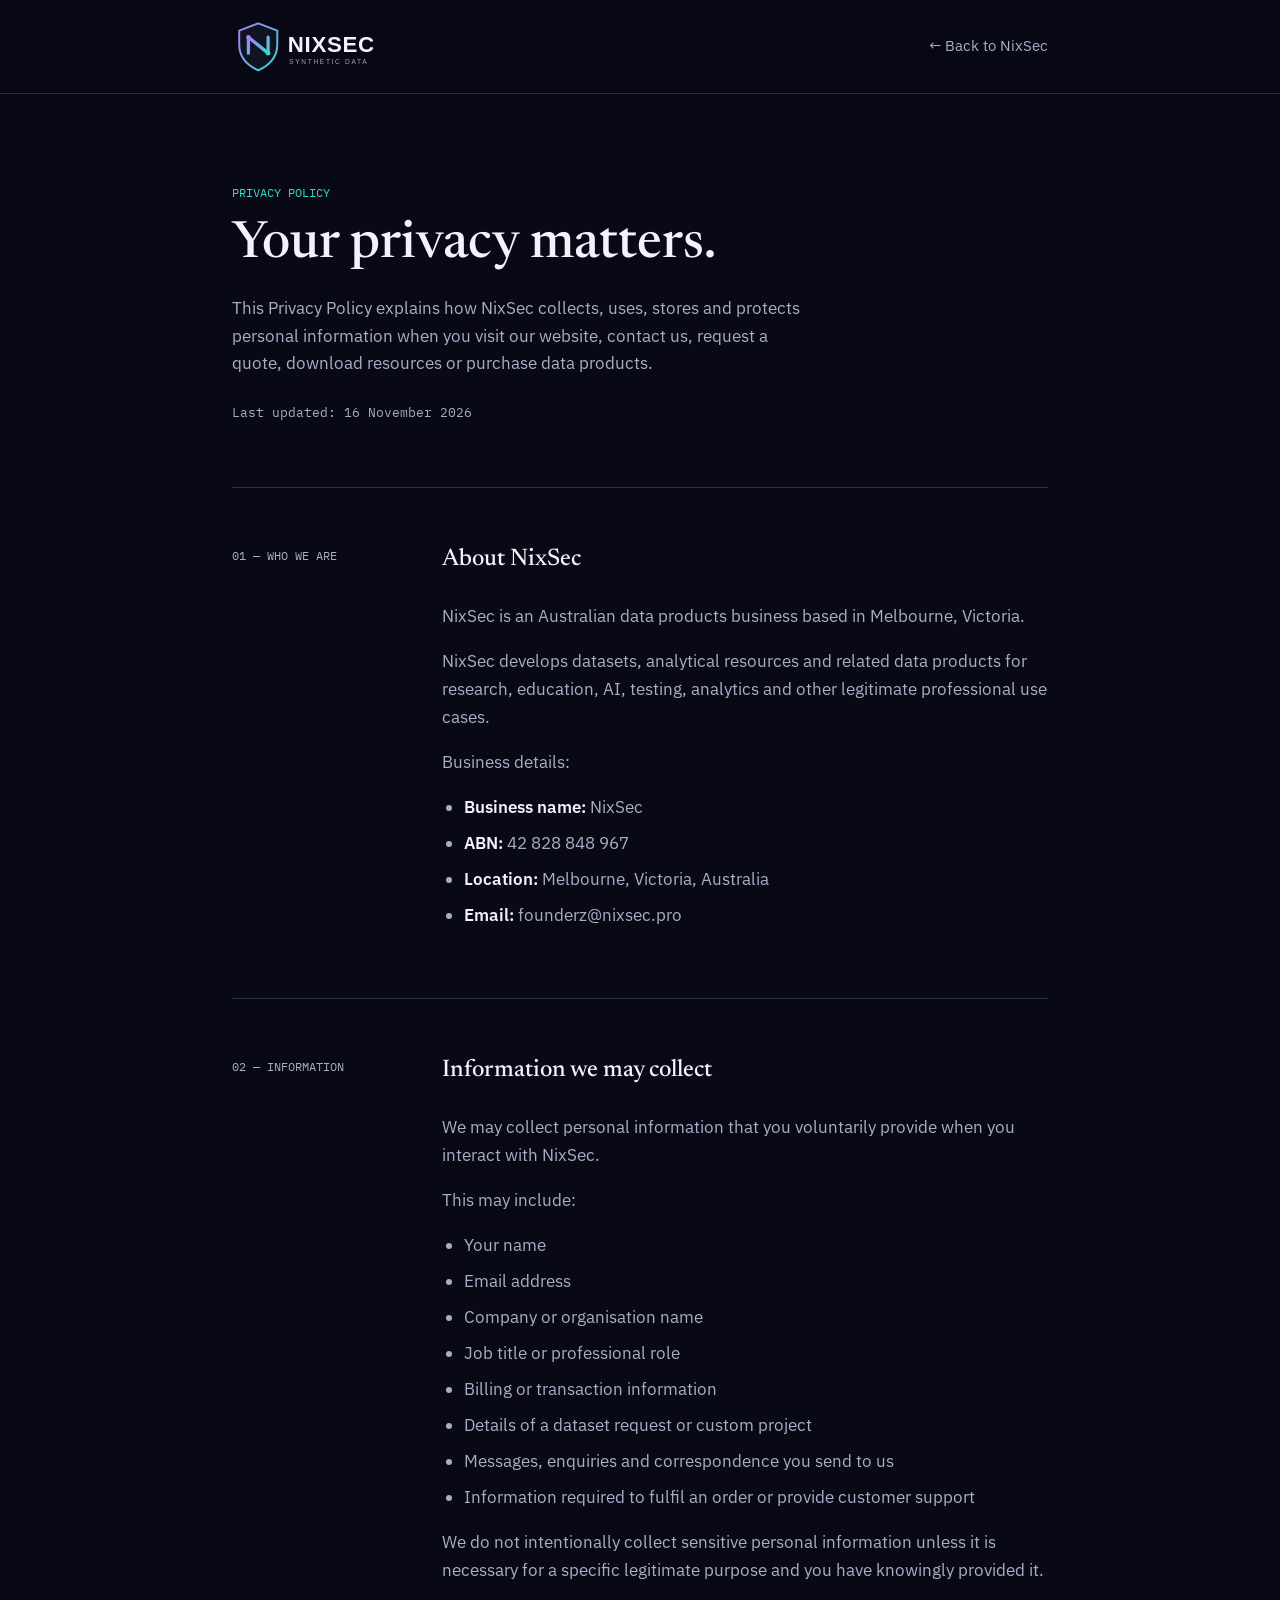
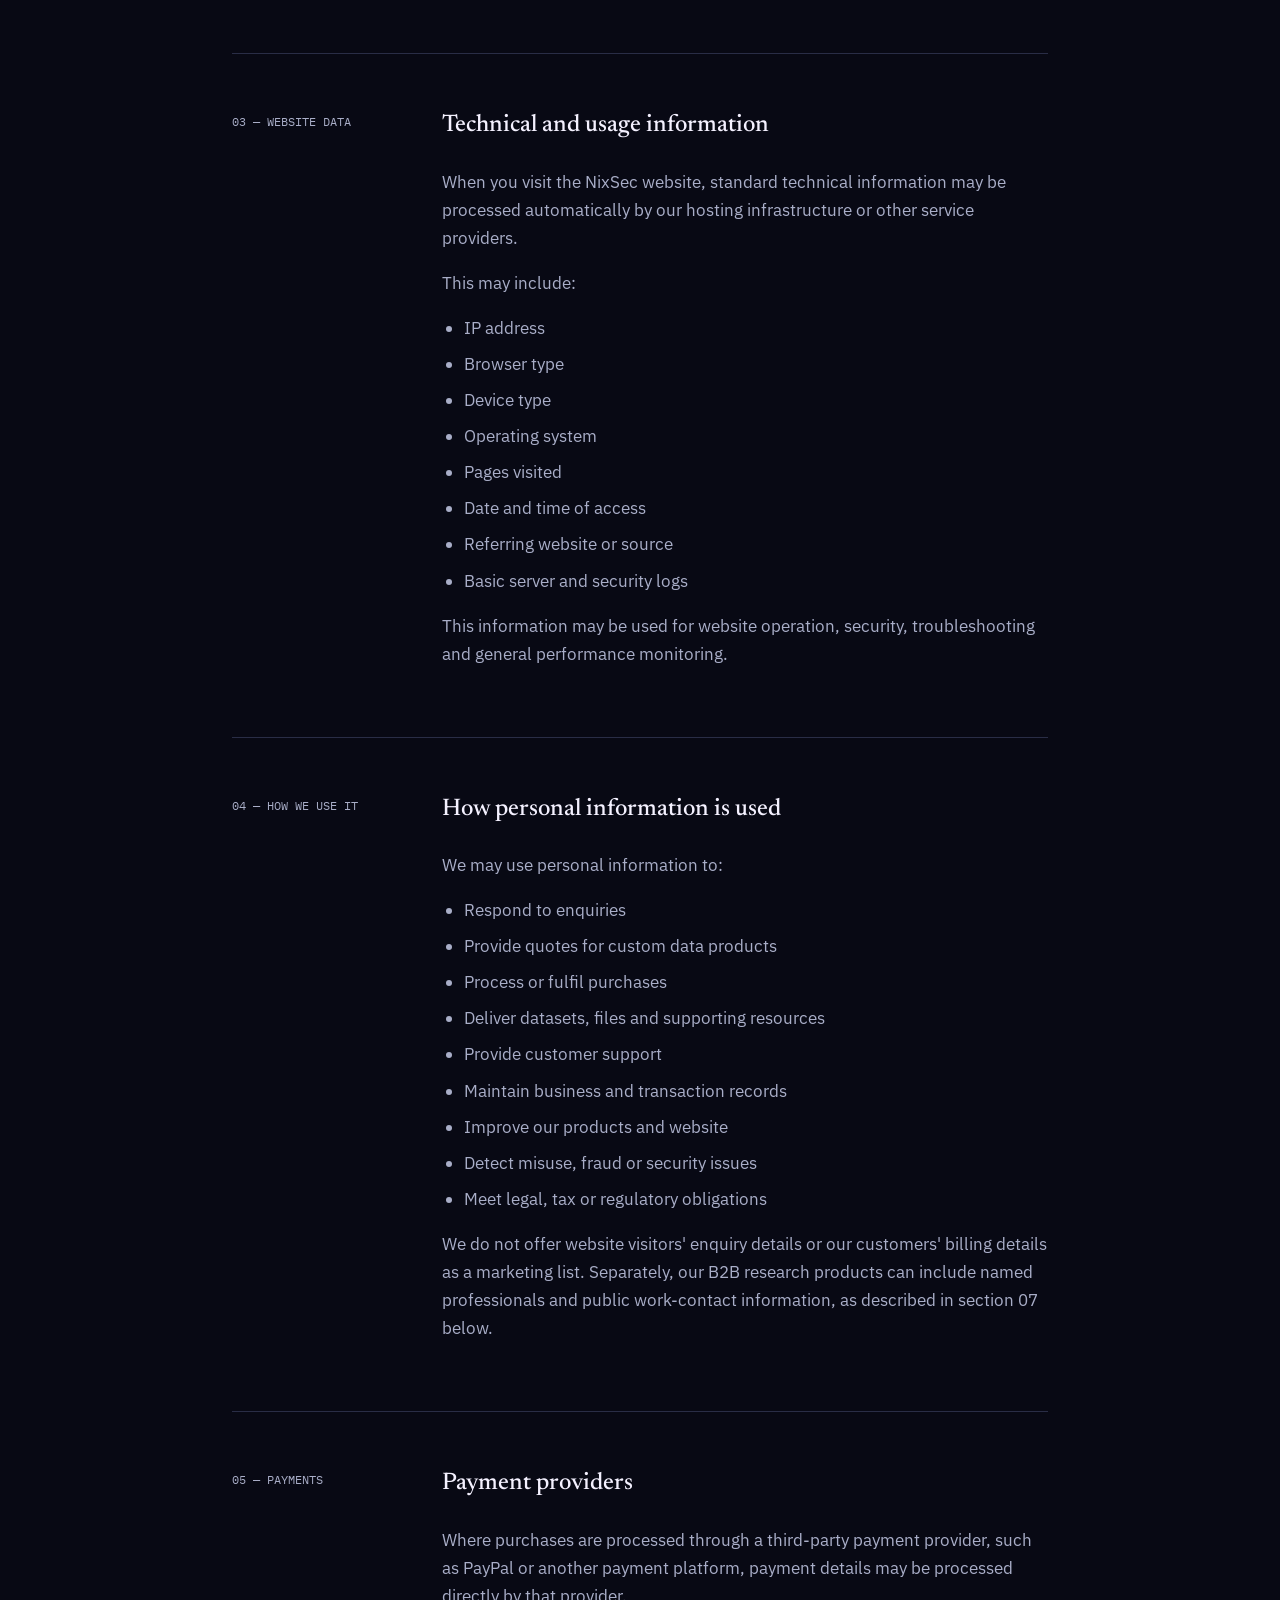
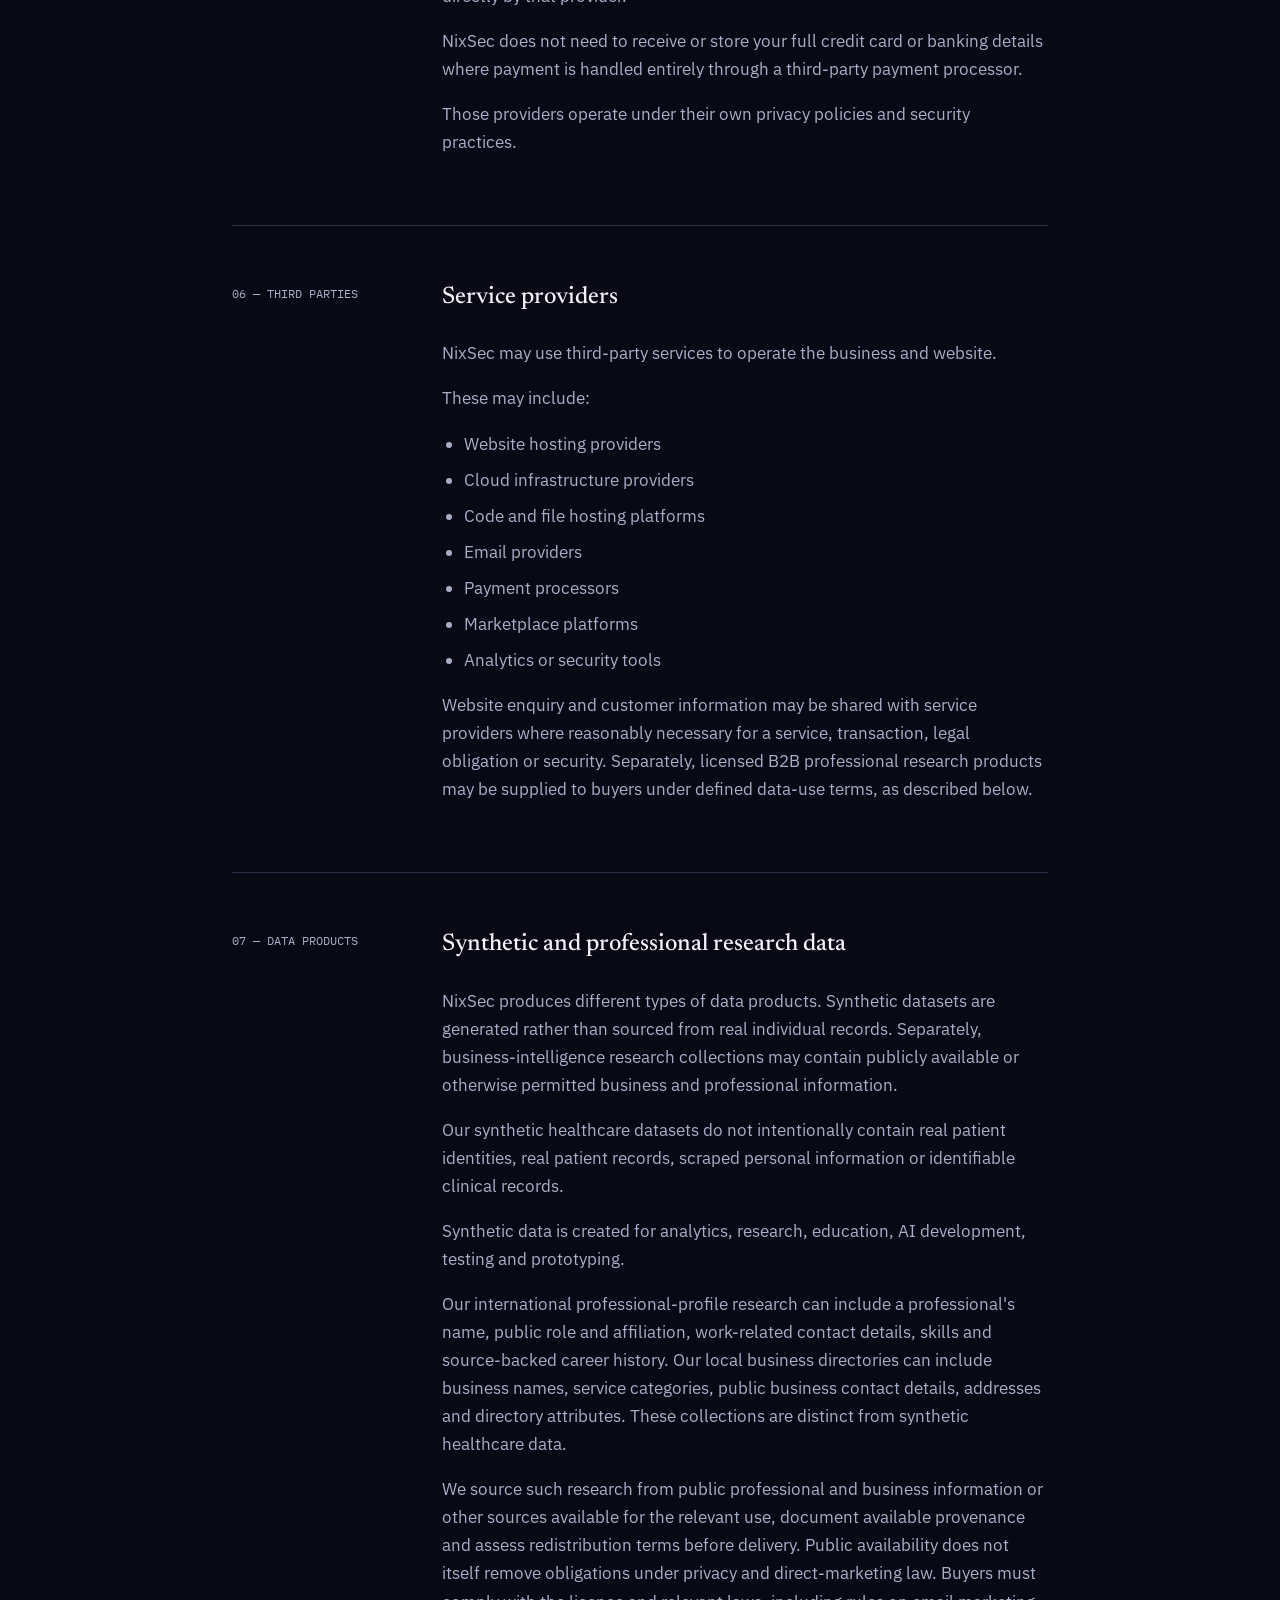
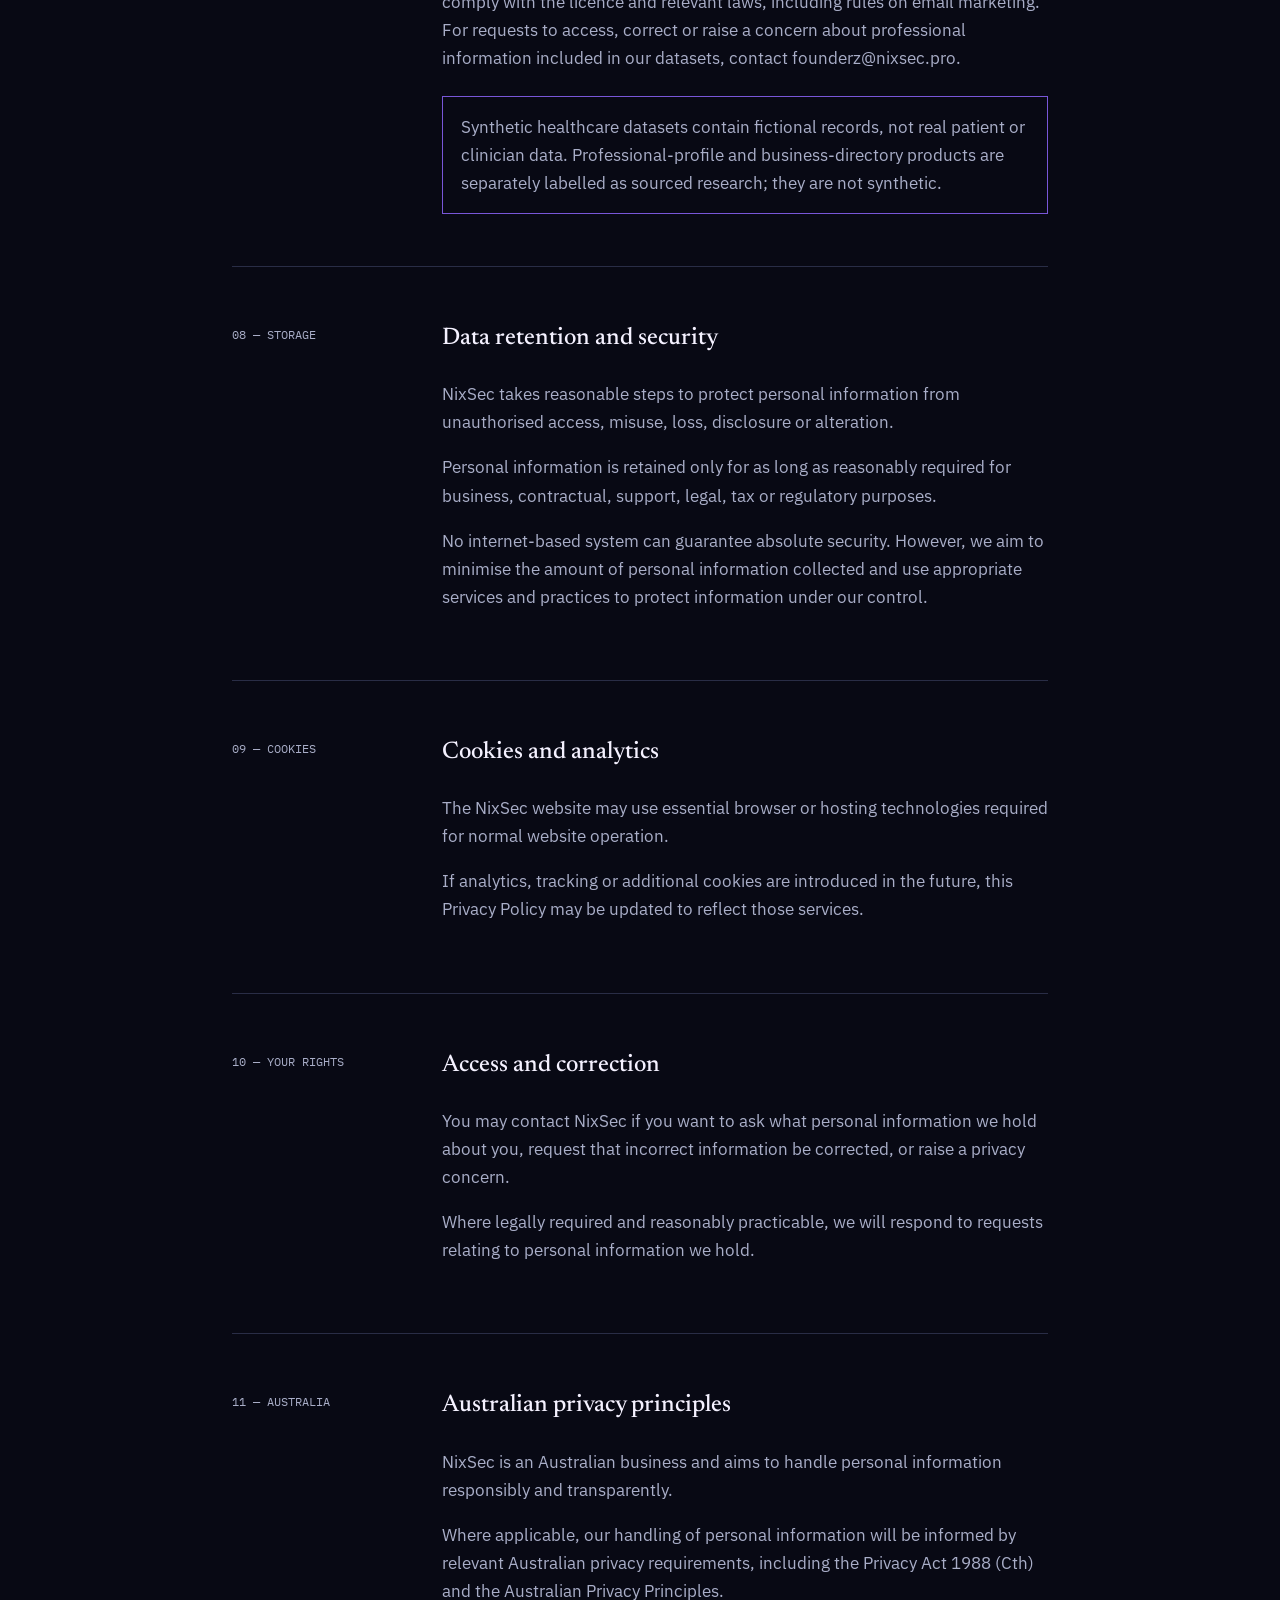
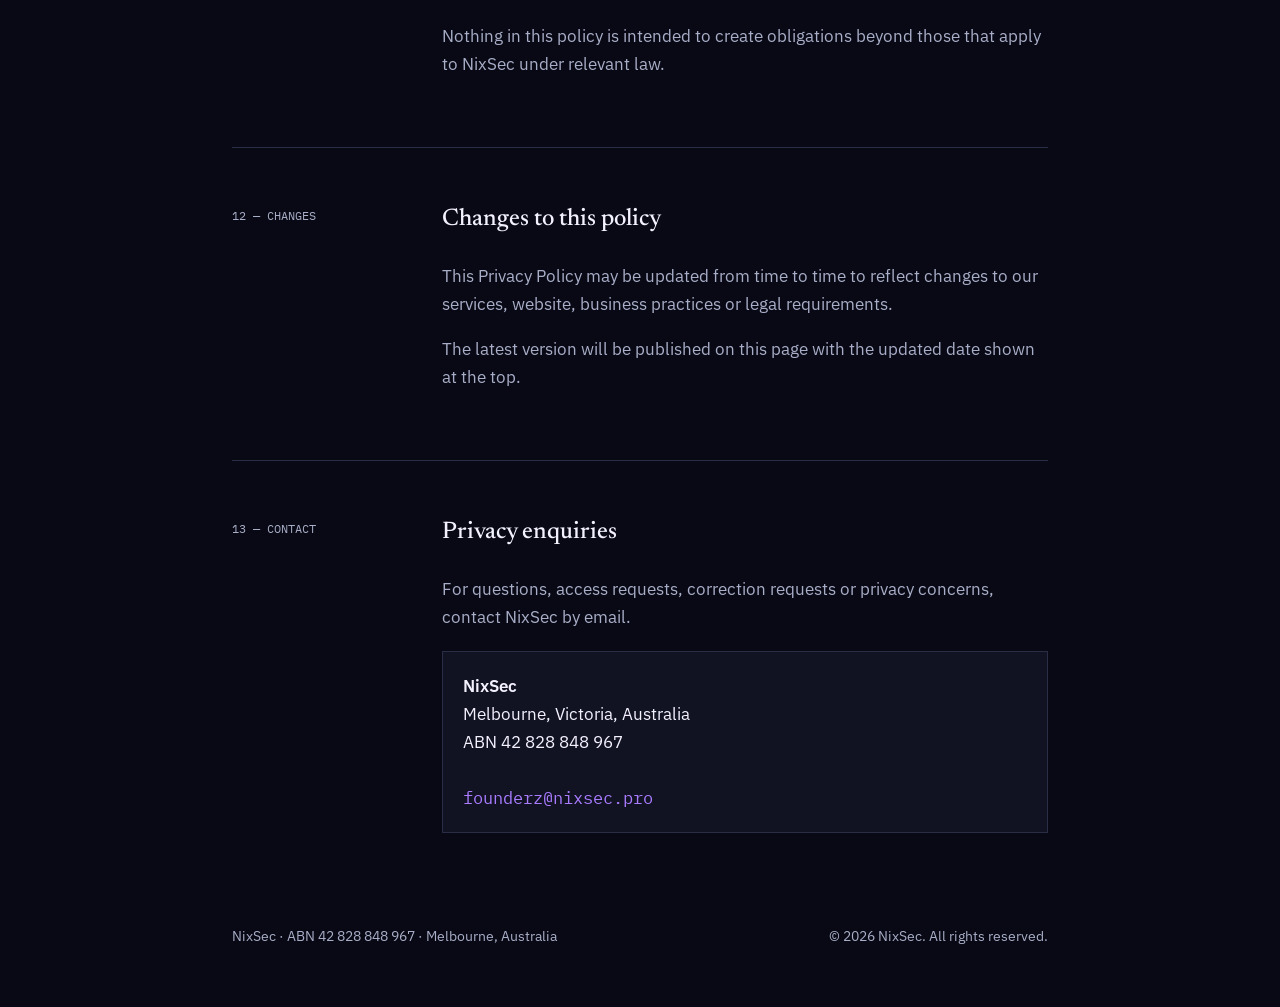
==== commit 4db4a4dc: "Clarify B2B professional data treatment in NixSec privacy notice" ====
--- a/privacy.html
+++ b/privacy.html
@@ -294,7 +294,7 @@
   </p>
 
   <div class="updated">
-    Last updated: 10 September 2026
+    Last updated: 16 November 2026
   </div>
 
 </section>
@@ -470,7 +470,7 @@
     </ul>
 
     <p>
-      We do not sell personal information to advertisers or data brokers.
+      We do not offer website visitors' enquiry details or our customers' billing details as a marketing list. Separately, our B2B research products can include named professionals and public work-contact information, as described in section 07 below.
     </p>
 
   </div>
@@ -551,9 +551,7 @@
     </ul>
 
     <p>
-      Personal information is only shared where reasonably necessary to provide
-      the relevant service, process a transaction, comply with legal
-      obligations or protect the security of NixSec and its users.
+      Website enquiry and customer information may be shared with service providers where reasonably necessary for a service, transaction, legal obligation or security. Separately, licensed B2B professional research products may be supplied to buyers under defined data-use terms, as described below.
     </p>
 
   </div>
@@ -570,16 +568,15 @@
     </div>
 
     <h2>
-      Synthetic data and personal information
-    </h2>
-
-  </div>
-
-  <div class="section-body">
-
-    <p>
-      NixSec produces synthetic data products designed to contain generated
-      records rather than real personal records.
+      Synthetic and professional research data
+    </h2>
+
+  </div>
+
+  <div class="section-body">
+
+    <p>
+      NixSec produces different types of data products. Synthetic datasets are generated rather than sourced from real individual records. Separately, business-intelligence research collections may contain publicly available or otherwise permitted business and professional information.
     </p>
 
     <p>
@@ -589,14 +586,33 @@
     </p>
 
     <p>
-      Synthetic data is created for purposes such as analytics, research,
-      education, AI development, testing and prototyping.
+      Synthetic data is created for analytics, research, education, AI development, testing and prototyping.
+
+    </p>
+
+    <p>
+      Our international professional-profile research can include a professional's name,
+      public role and affiliation, work-related contact details, skills and source-backed
+      career history. Our local business directories can include business names, service
+      categories, public business contact details, addresses and directory attributes.
+      These collections are distinct from synthetic healthcare data.
+
+    </p>
+
+    <p>
+      We source such research from public professional and business information or other
+      sources available for the relevant use, document available provenance and assess
+      redistribution terms before delivery. Public availability does not itself remove
+      obligations under privacy and direct-marketing law. Buyers must comply with the
+      licence and relevant laws, including rules on email marketing. For requests to
+      access, correct or raise a concern about professional information included in our
+      datasets, contact founderz@nixsec.pro.
     </p>
 
     <div class="notice">
-      Synthetic data products should not be interpreted as records of real
-      people, clinicians, facilities or events unless explicitly stated
-      otherwise.
+      Synthetic healthcare datasets contain fictional records, not real patient
+      or clinician data. Professional-profile and business-directory products are
+      separately labelled as sourced research; they are not synthetic.
     </div>
 
   </div>
